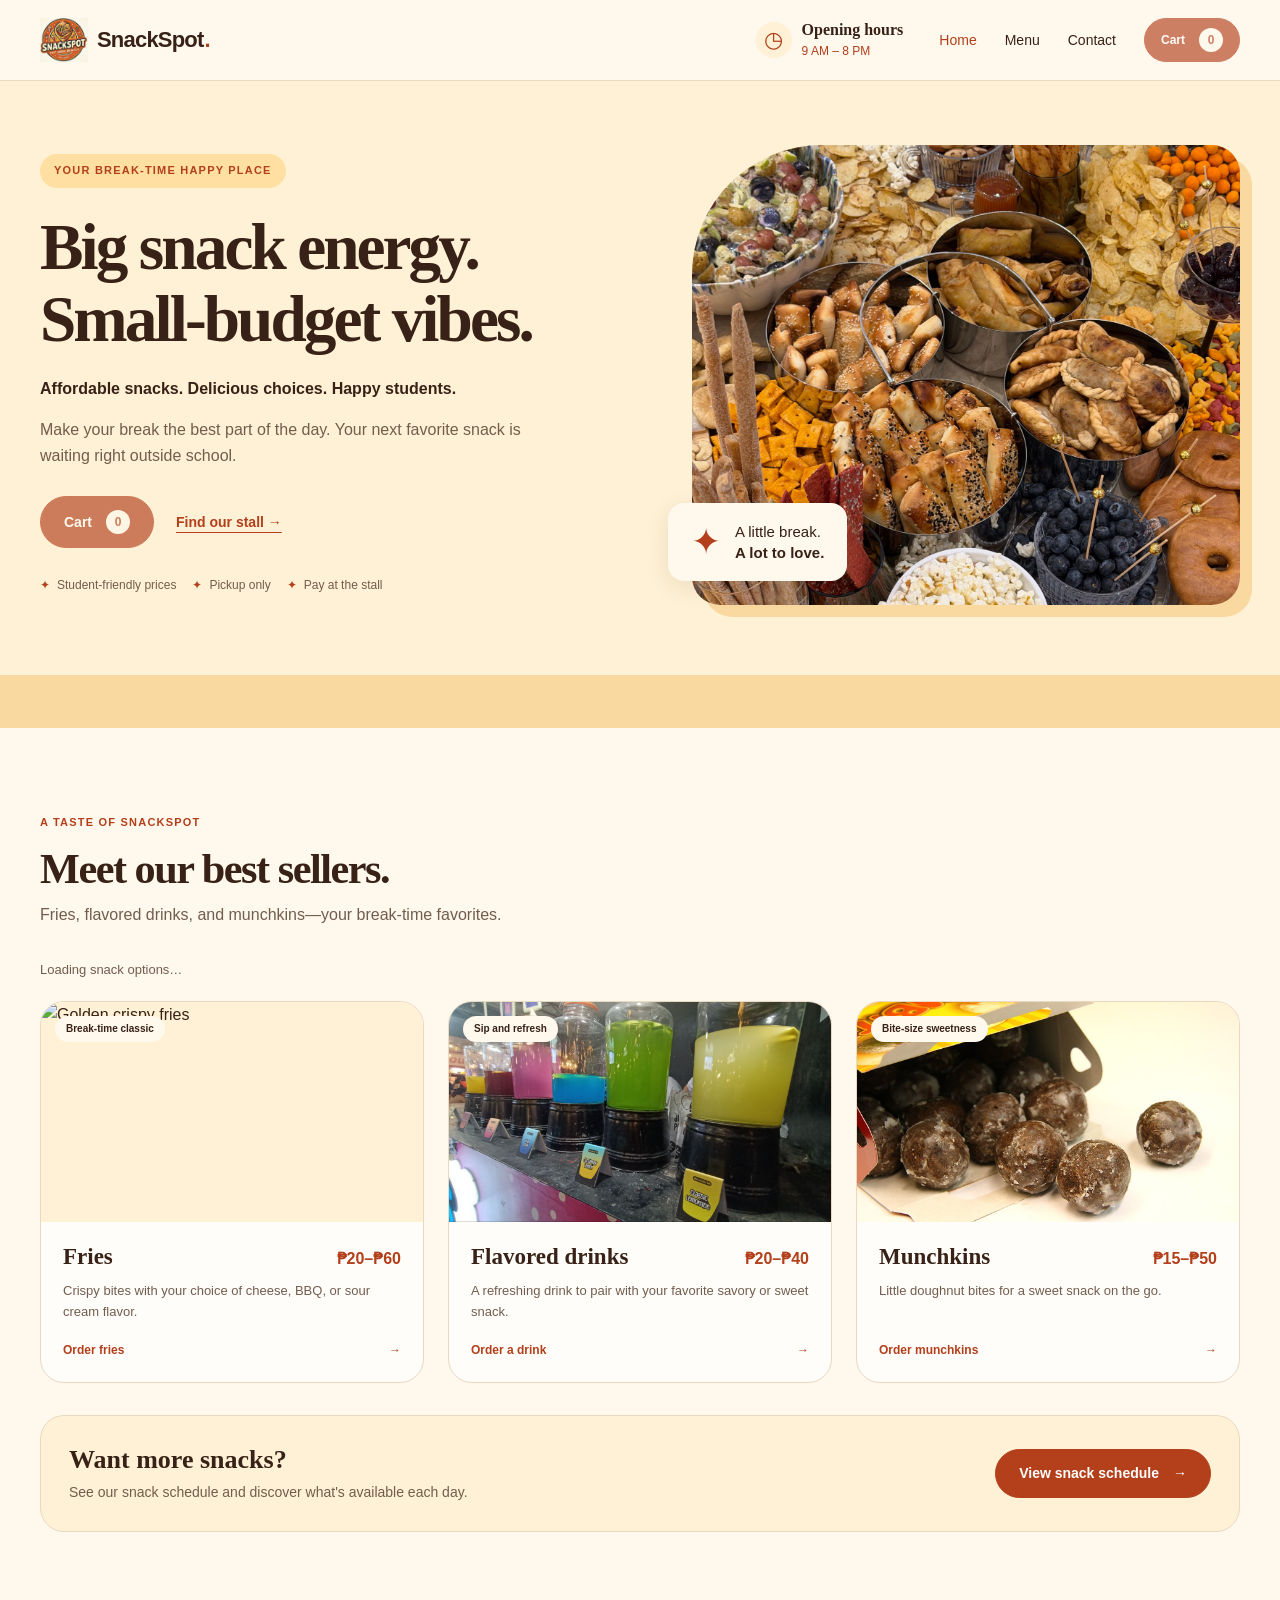
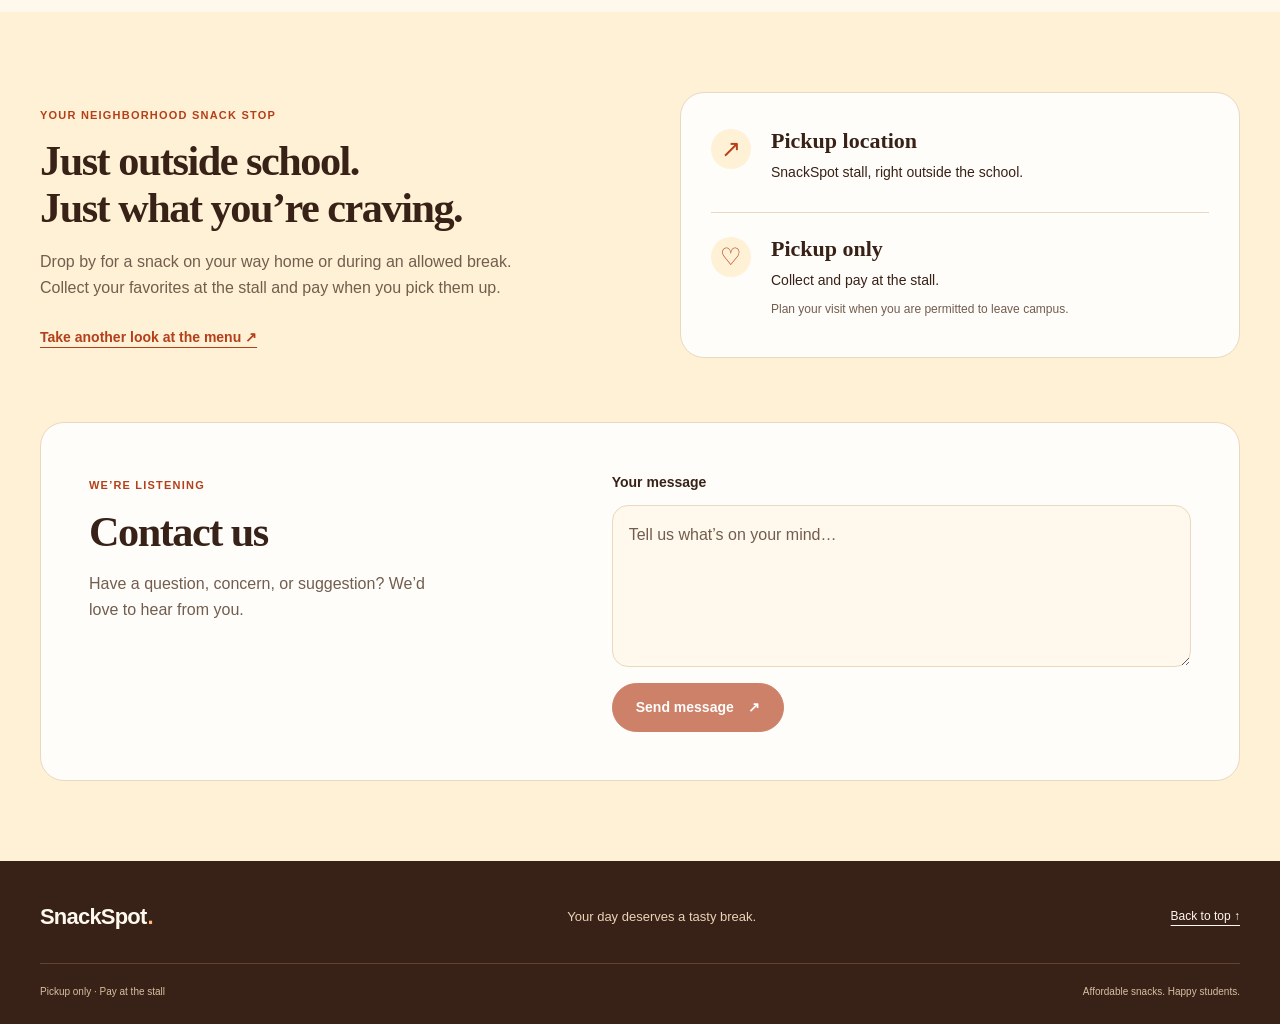
==== index.html @ 92068684 "added functional cart option" ====
<!doctype html>
<html lang="en">
<head>
  <meta charset="utf-8">
  <meta name="viewport" content="width=device-width, initial-scale=1">
  <meta name="theme-color" content="#fff8ed">
  <meta name="description" content="Affordable snacks, delicious choices, happy students. SnackSpot is your pickup-only snack stop right outside school.">
  <title>SnackSpot — Your break-time happy place</title>
  <link rel="icon" href="assets/snackspot-logo.png" type="image/png">
  <link rel="stylesheet" href="https://pyscript.net/releases/2026.7.3/core.css">
  <script type="module" src="https://pyscript.net/releases/2026.7.3/core.js"></script>
  <link rel="stylesheet" href="style.css">
</head>
<body>
  <a class="skip-link" href="#main">Skip to content</a>
  <header class="site-header">
    <nav class="wrap nav" aria-label="Main navigation">
      <a class="brand" href="#home" aria-label="SnackSpot home"><img src="assets/snackspot-logo.png" alt="" width="48" height="48">SnackSpot<span class="brand-dot">.</span></a>
      <div class="nav-links"><div class="nav-hours"><span class="info-icon" aria-hidden="true">◷</span><div><span class="nav-hours-title">Opening hours</span><span class="nav-hours-time"><time datetime="09:00">9 AM</time> – <time datetime="20:00">8 PM</time></span></div></div><a href="#home" aria-current="page">Home</a><a href="#menu">Menu</a><a href="#concern">Contact</a><button class="button small cart-open" type="button" disabled aria-haspopup="dialog" aria-controls="cart-dialog">Cart <span class="cart-count" aria-label="0 items">0</span></button></div>
    </nav>
  </header>
  <main id="main">
    <section class="hero" id="home" aria-labelledby="hero-heading">
      <div class="wrap hero-grid">
        <div class="hero-copy">
          <span class="eyebrow pill">Your break-time happy place</span>
          <h1 id="hero-heading">Big snack energy.<br>Small-budget vibes.</h1>
          <p>Affordable snacks. Delicious choices. Happy students.</p>
          <p>Make your break the best part of the day. Your next favorite snack is waiting right outside school.</p>
          <div class="actions"><button class="button cart-open" type="button" disabled aria-haspopup="dialog" aria-controls="cart-dialog">Cart <span class="cart-count" aria-label="0 items">0</span></button><a class="text-link" href="#visit">Find our stall →</a></div>
          <div class="hero-details"><span>Student-friendly prices</span><span>Pickup only</span><span>Pay at the stall</span></div>
        </div>
        <figure class="hero-image">
          <img src="assets/snackspot-spread.png" alt="A colorful spread of sweet and savory snacks" width="3024" height="4032" fetchpriority="high">
          <figcaption><span class="caption-star" aria-hidden="true">✦</span><span>A little break.<br><strong>A lot to love.</strong></span></figcaption>
        </figure>
      </div>
    </section>
    <div class="ribbon" aria-hidden="true"><div class="wrap ribbon-content">&nbsp;</div></div>
    <section id="menu" class="section" aria-labelledby="menu-heading">
      <div class="wrap">
        <div class="section-head"><div><span class="eyebrow">A taste of SnackSpot</span><h2 id="menu-heading">Meet our best sellers.</h2><p>Fries, flavored drinks, and munchkins—your break-time favorites.</p></div></div>
        <p id="menu-status" class="menu-status" role="status">Loading snack options…</p>
        <div class="menu-grid">
          <article class="food-card product-card">
            <div class="food-image"><img src="https://images.unsplash.com/photo-1573080496219-bb080dd4f877?auto=format&amp;fit=crop&amp;w=700&amp;q=80" alt="Golden crispy fries" width="700" height="470" loading="lazy"><span class="food-tag">Break-time classic</span></div>
            <div class="food-copy"><div class="food-title"><h3>Fries</h3><span class="price">₱20–₱60</span></div><p>Crispy bites with your choice of cheese, BBQ, or sour cream flavor.</p><span class="food-details-hint">Order fries<span>→</span></span></div>
            <button class="product-open" type="button" disabled data-product="fries" aria-label="Order Fries" aria-haspopup="dialog" aria-controls="product-dialog"></button>
          </article>
          <article class="food-card product-card">
            <div class="food-image"><img src="assets/menu/flavored-drinks.jpg" alt="Colorful flavored drinks in dispensers at a food stall" width="700" height="470" loading="lazy"><span class="food-tag">Sip and refresh</span></div>
            <div class="food-copy"><div class="food-title"><h3>Flavored drinks</h3><span class="price">₱20–₱40</span></div><p>A refreshing drink to pair with your favorite savory or sweet snack.</p><span class="food-details-hint">Order a drink<span>→</span></span></div>
            <button class="product-open" type="button" disabled data-product="drinks" aria-label="Order Flavored drinks" aria-haspopup="dialog" aria-controls="product-dialog"></button>
          </article>
          <article class="food-card product-card">
            <div class="food-image"><img src="assets/menu/munchkins.jpg" alt="Chocolate-glazed bite-size doughnut balls" width="700" height="470" loading="lazy"><span class="food-tag">Bite-size sweetness</span></div>
            <div class="food-copy"><div class="food-title"><h3>Munchkins</h3><span class="price">₱15–₱50</span></div><p>Little doughnut bites for a sweet snack on the go.</p><span class="food-details-hint">Order munchkins<span>→</span></span></div>
            <button class="product-open" type="button" disabled data-product="munchkins" aria-label="Order Munchkins" aria-haspopup="dialog" aria-controls="product-dialog"></button>
          </article>
          <div class="more-snacks">
            <div class="more-copy">
              <h3>Want more snacks?</h3>
              <p>See our snack schedule and discover what's available each day.</p>
            </div>
            <a href="more.html" class="button">View snack schedule <span aria-hidden="true">→</span></a>
          </div>
        </div>
      </div>
    </section>
    <section class="visit section" id="visit" aria-labelledby="visit-heading">
      <div class="wrap visit-grid">
        <div><span class="eyebrow">Your neighborhood snack stop</span><h2 id="visit-heading">Just outside school.<br>Just what you’re craving.</h2><p class="visit-intro">Drop by for a snack on your way home or during an allowed break. Collect your favorites at the stall and pay when you pick them up.</p><a class="text-link" href="#menu">Take another look at the menu ↗</a></div>
        <div class="visit-details">
          <article class="info-row"><span class="info-icon" aria-hidden="true">↗</span><div><h3>Pickup location</h3><p>SnackSpot stall, right outside the school.</p></div></article>
          <article class="info-row"><span class="info-icon" aria-hidden="true">♡</span><div><h3>Pickup only</h3><p>Collect and pay at the stall.</p><span class="fine">Plan your visit when you are permitted to leave campus.</span></div></article>

        </div>
      </div>
      <section class="wrap concern-section" id="concern" aria-labelledby="concern-heading">
        <div class="concern-copy">
          <span class="eyebrow">We’re listening</span>
          <h2 id="concern-heading">Contact us</h2>
          <p id="concern-description">Have a question, concern, or suggestion? We’d love to hear from you.</p>
        </div>
        <form id="concernForm" class="concern-form" aria-labelledby="concern-heading">
          <label for="concern-message">Your message</label>
          <textarea id="concern-message" name="message" rows="5" placeholder="Tell us what’s on your mind…" aria-describedby="concern-description" required></textarea>
          <button class="button" type="submit" disabled>Send message <span aria-hidden="true">↗</span></button>
          <p id="responseMessage" class="concern-response" role="status" aria-live="polite"></p>
        </form>
      </section>
    </section>

  </main>
  <footer class="site-footer"><div class="wrap footer-top"><a class="brand" href="#home">SnackSpot<span class="brand-dot">.</span></a><span>Your day deserves a tasty break.</span><a href="#home">Back to top ↑</a></div><div class="wrap footer-bottom"><span>Pickup only · Pay at the stall  </span><span>Affordable snacks. Happy students.</span></div></footer>
 
  <dialog class="product-dialog" id="product-dialog" aria-labelledby="product-title" aria-describedby="product-description">
    <button class="product-close" id="product-close" type="button" aria-label="Close food details">×</button>
    <div class="product-dialog-layout">
      <div class="product-dialog-visual">
        <img id="product-image" alt="">
        <span>Pay at the stall</span>
      </div>
      <div class="product-dialog-content">
        <span class="eyebrow" id="product-category"></span>
        <h2 id="product-title"></h2>
        <p class="product-description" id="product-description"></p>
        <fieldset class="product-options">
          <legend id="product-size-label">Choose your size</legend>
          <div class="variant-grid" id="product-sizes"></div>
        </fieldset>
        <fieldset class="product-options">
          <legend>Choose your flavor</legend>
          <div class="variant-grid flavor-grid" id="product-flavors"></div>
        </fieldset>
        <p class="product-option-note">All flavors are the same price for your selected size.</p>
        <div class="product-quantity-row"><label for="product-quantity">Quantity</label><input id="product-quantity" type="number" min="1" max="99" step="1" value="1" inputmode="numeric" required aria-describedby="product-feedback"></div>
        <div class="product-price-row"><span>Item total</span><output id="product-price" aria-live="polite"></output></div>
        <p class="product-selection" id="product-selection" aria-live="polite"></p>
        <p id="product-feedback" class="product-feedback" role="status"></p>
        <button class="button product-done" id="product-add" type="button">Add to cart</button>
      </div>
    </div>
  </dialog>
  <dialog class="product-dialog cart-dialog" id="cart-dialog" aria-labelledby="cart-title" aria-describedby="cart-description">
    <button class="product-close" id="cart-close" type="button" aria-label="Close cart">×</button>
    <div class="cart-content">
      <span class="eyebrow">Your snack break</span>
      <h2 id="cart-title">Your cart</h2>
      <p id="cart-description">Your favorites, just the way you like them.</p>
      <div class="cart-empty" id="cart-empty">
        <span class="cart-empty-icon" aria-hidden="true">♡</span>
        <h3>A little empty, a lot of possibilities.</h3>
        <p>Pick a snack from the menu to get started.</p>
      </div>
      <ul class="cart-items" id="cart-items" aria-label="Snacks in your cart"></ul>
      <div class="cart-total-row"><span>Total <small id="cart-item-count">0 items</small></span><output id="cart-total">₱0</output></div>
      <p class="cart-note" id="cart-note-storage">This demo saves your cart on this browser. It does not send an order to the stall or take payment.</p>
      <p id="cart-update" class="cart-update" role="status" aria-live="polite"></p>
      <button class="button cart-continue" id="cart-continue" type="button">Continue browsing <span aria-hidden="true">→</span></button>
    </div>
  </dialog>
  <aside class="cart-notice" id="cart-notice" aria-label="Cart notification" hidden>
    <p id="cart-notice-message" role="status" aria-live="polite"></p>
    <button class="text-link cart-open" type="button" aria-haspopup="dialog" aria-controls="cart-dialog">View cart →</button>
    <button class="notice-dismiss" id="notice-dismiss" type="button" aria-label="Dismiss cart notification">×</button>
  </aside>
  <script type="py" src="main.py"></script>
</body>
</html>
---- style.css ----
:root { --cream:#fff8ed; --pale:#fff1d5; --butter:#f9d99f; --orange:#b33f1b; --ink:#382116; --muted:#725d4e; --line:#ead8c1; --white:#fffdfa; }
* { box-sizing:border-box; }
html { scroll-behavior:smooth; scroll-padding-top:110px; }
body { margin:0; background:var(--cream); color:var(--ink); font-family:"Segoe UI",Arial,sans-serif; line-height:1.6; }
img { display:block; max-width:100%; }
a { color:inherit; }
a:focus-visible { outline:3px solid var(--orange); outline-offset:5px; }
.wrap { width:min(1200px,calc(100% - 64px)); margin-inline:auto; }
.section { padding:80px 0; }
h1,h2,h3 { font-family:Georgia,"Times New Roman",serif; line-height:1.1; margin-top:0; }
h1 { font-size:clamp(44px,5.1vw,72px); letter-spacing:-.045em; }
h2 { font-size:clamp(30px,3.3vw,45px); letter-spacing:-.035em; margin:12px 0 18px; }
h3 { font-size:23px; }
p { margin-top:0; }
.eyebrow { color:var(--orange); font-size:11px; font-weight:800; letter-spacing:.11em; text-transform:uppercase; }
.pill { display:inline-block; border-radius:99px; background:#ffdfa2; padding:8px 14px; }
.button { display:inline-flex; align-items:center; justify-content:center; gap:14px; padding:13px 23px; border:1.5px solid var(--orange); border-radius:99px; background:var(--orange); color:white; text-decoration:none; font-size:14px; font-weight:700; line-height:1.5; transition:transform .18s ease,background .18s ease; }
.button:hover { transform:translateY(-2px); background:#993415; }
.button.small { padding:9px 16px; font-size:12px; }
.text-link { color:var(--orange); font-size:14px; font-weight:650; text-underline-offset:5px; }
.fine { color:var(--muted); font-size:12px; line-height:1.65; }
.skip-link { position:fixed; left:16px; top:-90px; z-index:100; background:var(--ink); color:white; padding:12px 18px; border-radius:8px; }
.skip-link:focus { top:10px; }
.site-header { background:var(--cream); border-bottom:1px solid var(--line); position:sticky; top:0; z-index:10; }
.nav { min-height:80px; display:flex; justify-content:space-between; align-items:center; gap:24px; }
.brand { display:inline-flex; align-items:center; gap:9px; text-decoration:none; font-size:22px; font-weight:800; letter-spacing:-.8px; white-space:nowrap; }
.brand img { width:48px; height:48px; object-fit:contain; }
.brand-dot { color:var(--orange); margin-left:-8px; }
.nav-links { display:flex; align-items:center; gap:28px; font-size:14px; }
.nav-hours { display:flex; align-items:center; gap:10px; margin-right:8px; white-space:nowrap; }
.nav-hours .info-icon { flex-basis:36px; width:36px; height:36px; font-size:22px; }
.nav-hours-title { display:block; font-family:Georgia,"Times New Roman",serif; font-size:16px; font-weight:700; line-height:1.25; }
.nav-hours-time { display:block; margin-top:3px; color:var(--orange); font-size:12px; line-height:1.4; }
.nav-links a { text-decoration:none; }
.nav-links a:not(.button):hover,.nav-links [aria-current="page"] { color:var(--orange); }
.hero { background:var(--pale); padding:64px 0 70px; }
.hero-grid { display:grid; grid-template-columns:1.08fr 1fr; align-items:center; gap:60px; }
.hero h1 { margin:24px 0 20px; }
.hero-copy > p { max-width:490px; font-size:16px; color:var(--muted); }
.hero-copy > p:first-of-type { color:var(--ink); font-weight:600; }
.actions { display:flex; align-items:center; gap:22px; flex-wrap:wrap; margin-top:28px; }
.hero-details { display:flex; gap:16px; flex-wrap:wrap; margin-top:28px; color:var(--muted); font-size:12px; }
.hero-details span::before { content:"✦"; color:var(--orange); margin-right:7px; }
.hero-image { margin:0; height:460px; position:relative; }
.hero-image > img { width:100%; height:100%; object-fit:cover; object-position:center 40%; border-radius:130px 28px 28px 28px; box-shadow:12px 12px 0 var(--butter); }
.hero-image figcaption { position:absolute; bottom:24px; left:-24px; display:flex; align-items:center; gap:14px; background:var(--cream); padding:14px 23px; border-radius:16px; box-shadow:0 6px 25px #38211618; font-size:15px; line-height:1.4; }
.caption-star { color:var(--orange); font-size:36px; }
.ribbon { background:var(--butter); padding:17px 0; }
.ribbon-content { display:flex; justify-content:space-between; align-items:center; gap:14px; color:#6b3920; font-size:12px; font-weight:700; }
.section-head { display:flex; justify-content:space-between; align-items:flex-end; gap:24px; margin-bottom:32px; }
.section-head h2 { margin-bottom:10px; }
.section-head p { color:var(--muted); margin-bottom:0; }
.section-note { flex-shrink:0; color:var(--muted); font-size:11px; }
.menu-grid { display:grid; grid-template-columns:repeat(3,minmax(0,1fr)); gap:24px; }
.food-card { display:flex; flex-direction:column; background:var(--white); border:1px solid var(--line); border-radius:24px; overflow:hidden; }
.food-image { position:relative; height:220px; background:var(--pale); }
.more-snacks { grid-column:1 / -1; display:flex; align-items:center; gap:20px; padding:28px; margin-top:8px; background:var(--pale); border:1px solid var(--line); border-radius:24px; }
.more-copy { flex:1; min-width:0; }
.more-snacks h3 { margin:0 0 6px; font-size:26px; line-height:1.2; }
.more-snacks p { margin:0; color:var(--muted); font-size:14px; }
.more-snacks .button { flex-shrink:0; }
@media (max-width:600px) {
  .more-snacks { flex-wrap:wrap; gap:16px; padding:22px; }
  .more-copy { flex-basis:100%; }
  .more-snacks h3 { font-size:24px; }
  .more-snacks .button { width:100%; }
}

.food-image > img { width:100%; height:100%; object-fit:cover; }
.food-tag { position:absolute; left:14px; top:14px; background:var(--cream); color:var(--ink); padding:5px 11px; border-radius:99px; font-size:10px; font-weight:700; }
.food-copy { display:flex; flex-direction:column; flex:1; padding:22px; }
.food-title { display:flex; align-items:baseline; justify-content:space-between; gap:12px; }
.food-title h3 { font-size:23px; margin-bottom:12px; }
.price { font-size:18px; font-weight:800; color:var(--orange); white-space:nowrap; }
.food-copy > p { color:var(--muted); font-size:13px; margin-bottom:0; }
.food-image > img[src="assets/menu/siomai.jpg"] { object-position:center bottom; }
.price-pending { margin-top:auto; padding-top:14px; color:var(--muted); font-size:11px; font-weight:600; }
.visit { background:var(--pale); }
.visit-grid { display:grid; grid-template-columns:1fr 1fr; align-items:center; gap:80px; }
.visit-intro { max-width:490px; color:var(--muted); margin-bottom:24px; }
.visit-details { padding:12px 30px; border:1px solid var(--line); border-radius:24px; background:var(--white); }
.info-row { display:flex; align-items:flex-start; gap:20px; padding:24px 0; }
.info-row + .info-row { border-top:1px solid var(--line); }
.info-icon { display:grid; place-items:center; flex:0 0 40px; height:40px; border-radius:50%; background:var(--pale); color:var(--orange); font-size:24px; }
.info-row h3 { font-size:22px; margin:0 0 8px; }
.info-row p { margin-bottom:4px; font-size:14px; }
.concern-section { margin-top:64px; padding:clamp(24px,4vw,48px); display:grid; grid-template-columns:minmax(0,1fr) minmax(0,1.2fr); align-items:start; gap:40px; background:var(--white); border:1px solid var(--line); border-radius:24px; }
.concern-copy h2 { margin-bottom:16px; }
.concern-copy p { max-width:340px; margin-bottom:0; color:var(--muted); }
.concern-form { min-width:0; display:flex; flex-direction:column; align-items:stretch; gap:12px; }
.concern-form label { font-size:14px; font-weight:700; }
.concern-form textarea { display:block; width:100%; min-width:0; max-width:100%; min-height:160px; padding:16px; border:1px solid var(--line); border-radius:16px; background:var(--cream); color:var(--ink); font:inherit; font-size:16px; line-height:1.6; resize:vertical; }
.concern-form textarea::placeholder { color:var(--muted); opacity:1; }
.concern-form textarea:focus-visible { border-color:var(--orange); outline:2px solid var(--orange); outline-offset:3px; }
.concern-form .button { align-self:flex-start; margin-top:4px; font-family:inherit; cursor:pointer; }
.concern-form .button:focus-visible { outline:3px solid var(--orange); outline-offset:4px; }
.concern-response { margin:0; color:var(--orange); font-size:14px; }
.concern-response:empty { display:none; }
.site-footer { background:var(--ink); color:var(--cream); padding:38px 0 24px; }
.footer-top,.footer-bottom { display:flex; justify-content:space-between; align-items:center; gap:24px; }
.footer-top > span { font-size:13px; color:#ead3b8; }
.footer-top > a:last-child { font-size:12px; text-underline-offset:5px; }
.footer-top .brand-dot { color:#ffb77e; }
.footer-bottom { border-top:1px solid #624332; padding-top:20px; margin-top:28px; color:#d9bfa3; font-size:10px; }
@media (max-width:1000px) {
  .hero-grid { gap:36px; }
  .hero-image { height:420px; }
  .nav-links { gap:18px; }
  .visit-grid { gap:36px; }
  .section-head { align-items:flex-start; }
  .section-note { flex-shrink:1; max-width:170px; }
  .food-title { flex-wrap:wrap; gap:0 12px; margin-bottom:10px; }
}
@media (max-width:760px) {
  .wrap { width:calc(100% - 40px); }
  .section { padding:60px 0; }
  .nav { flex-wrap:wrap; gap:12px; padding:12px 0; }
  .nav-links { width:100%; flex-wrap:wrap; gap:16px; font-size:12px; }
  .hero { padding:44px 0 54px; }
  .concern-section { grid-template-columns:minmax(0,1fr); gap:24px; margin-top:40px; }
  .hero-grid,.visit-grid { grid-template-columns:1fr; gap:36px; }
  .hero-image { height:380px; margin:0 12px; }
  .hero-image figcaption { left:-12px; }
  .ribbon-content { flex-wrap:wrap; justify-content:center; gap:8px 18px; font-size:10px; }
  .ribbon-content > span[aria-hidden="true"] { display:none; }
  .section-head { flex-direction:column; align-items:flex-start; gap:12px; }
  .section-note { max-width:none; }
  .menu-grid { grid-template-columns:1fr; }
  .food-card { display:grid; grid-template-columns:2fr 3fr; }
  .food-image { height:100%; min-height:200px; }
  .food-title { display:block; }
  .footer-top { align-items:flex-start; flex-direction:column; gap:14px; }
}
@media (max-width:480px) {
  .wrap { width:calc(100% - 32px); }
  .nav-links { width:100%; justify-content:space-between; gap:8px; font-size:11px; }
  .nav-hours { flex-basis:100%; margin-right:0; }
  .nav-links .button.small { padding:7px 10px; font-size:10px; }
  .brand { font-size:20px; }
  .brand img { width:38px; height:38px; }
  .hero h1 { font-size:44px; }
  .hero-details { gap:10px; font-size:10px; }
  .hero-image { height:310px; }
  .hero-image > img { border-top-left-radius:90px; }
  .food-card { display:flex; }
  .food-image { height:220px; }
  .food-title { display:flex; }
  .visit-details { padding:6px 20px; }
  .info-row { gap:14px; }
  .footer-bottom { align-items:flex-start; flex-direction:column; gap:8px; }
}
@media (prefers-reduced-motion:reduce) {
  html { scroll-behavior:auto; }
  *,*::before,*::after { transition:none !important; }
}

.product-card { position:relative; transition:transform .18s ease,box-shadow .18s ease; }
.product-card:hover { transform:translateY(-4px); box-shadow:0 10px 28px #38211612; }
.product-open { position:absolute; inset:0; z-index:1; width:100%; height:100%; padding:0; border:0; border-radius:inherit; background:transparent; cursor:pointer; }
.product-open:focus-visible { outline:3px solid var(--orange); outline-offset:-4px; }
.food-details-hint { display:flex; justify-content:space-between; gap:12px; margin-top:auto; padding-top:18px; color:var(--orange); font-size:12px; font-weight:700; }
.product-card .price { font-size:16px; }
.product-dialog { width:min(880px,calc(100% - 32px)); max-width:none; max-height:calc(100dvh - 32px); margin:auto; padding:0; overflow:auto; border:1px solid var(--line); border-radius:28px; background:var(--cream); color:var(--ink); box-shadow:0 24px 100px #22100855; }
.product-dialog::backdrop { background:#28150e80; backdrop-filter:blur(8px); -webkit-backdrop-filter:blur(8px); }
body.product-dialog-open { overflow:hidden; }
.product-dialog-layout { display:grid; grid-template-columns:minmax(0,.82fr) minmax(0,1fr); }
.product-dialog-visual { position:relative; min-height:360px; background:var(--pale); }
.product-dialog-visual img { position:absolute; inset:0; width:100%; height:100%; object-fit:cover; }
.product-dialog-visual span { position:absolute; bottom:24px; left:24px; padding:7px 14px; border-radius:99px; background:var(--cream); color:var(--orange); font-size:12px; font-weight:700; }
.product-dialog-content { min-width:0; padding:42px 32px 28px; }
.product-dialog h2 { margin:10px 30px 12px 0; font-size:34px; }
.product-description { margin-bottom:24px; color:var(--muted); font-size:14px; line-height:1.7; }
.product-close { position:absolute; top:12px; right:12px; z-index:2; display:grid; place-items:center; width:38px; height:38px; border:1px solid var(--line); border-radius:50%; background:var(--cream); color:var(--ink); font:26px/1 Arial,sans-serif; cursor:pointer; }
.product-close:hover { background:var(--pale); }
.product-close:focus-visible,.product-done:focus-visible { outline:3px solid var(--orange); outline-offset:3px; }
.product-options { margin:0; padding:0; border:0; }
.product-options + .product-options { margin-top:24px; }
.product-options legend { margin-bottom:10px; padding:0; font-size:14px; font-weight:750; }
.variant-grid { display:grid; grid-template-columns:repeat(3,minmax(0,1fr)); gap:8px; }
.variant-option { position:relative; min-width:0; cursor:pointer; }
.variant-option input { position:absolute; width:1px; height:1px; opacity:0; }
.variant-choice { display:flex; flex-direction:column; align-items:center; justify-content:center; gap:3px; height:100%; min-height:62px; padding:10px 5px; border:1px solid var(--line); border-radius:12px; background:var(--white); text-align:center; font-size:12px; line-height:1.35; }
.variant-choice strong { font-weight:650; }
.variant-choice small { color:var(--muted); font-size:11px; }
.variant-option input:checked + .variant-choice { border-color:var(--orange); background:var(--pale); color:var(--orange); box-shadow:inset 0 0 0 1px var(--orange); }
.variant-option input:focus-visible + .variant-choice { outline:3px solid var(--orange); outline-offset:3px; }
.flavor-grid .variant-choice { min-height:48px; }
.product-option-note { margin:10px 0 0; color:var(--muted); font-size:11px; }
.product-price-row { display:flex; align-items:center; justify-content:space-between; gap:16px; margin-top:24px; padding-top:20px; border-top:1px solid var(--line); }
.product-price-row span { color:var(--muted); font-size:13px; }
.product-price-row output { color:var(--orange); font-size:32px; font-weight:800; line-height:1.2; }
.product-selection { margin:8px 0 18px; color:var(--muted); font-size:12px; }
.product-done { width:100%; cursor:pointer; font-family:inherit; }
@media (max-width:700px) {
  .product-dialog { width:calc(100% - 24px); max-height:calc(100dvh - 24px); border-radius:22px; }
  .product-dialog-layout { grid-template-columns:1fr; }
  .product-dialog-visual { min-height:180px; height:180px; }
  .product-dialog-visual img { object-position:center 55%; }
  .product-dialog-visual span { left:18px; bottom:16px; }
  .product-dialog-content { padding:24px 22px; }
  .product-dialog h2 { font-size:30px; }
  .product-description { margin-bottom:20px; }
  .product-close { position:sticky; float:right; top:12px; margin:12px 12px -50px 0; }
}
@media (prefers-reduced-motion:reduce) {
  .product-card { transition:none; }
}

:is(a,button).button { position:relative; isolation:isolate; overflow:hidden; transition:transform .2s ease,background .2s ease,box-shadow .2s ease; }
:is(a,button).button::after { content:""; position:absolute; inset:-60% -40%; z-index:-1; pointer-events:none; background:linear-gradient(110deg,transparent 35%,#ffffff26 50%,transparent 65%); transform:translateX(-120%); transition:transform .55s ease; }
:is(a,button).button:focus-visible { box-shadow:0 6px 20px #b33f1b24; }
:is(a,button).button:active { transform:translateY(0) scale(.97); box-shadow:0 2px 6px #38211618; }
.product-close { transition:transform .18s ease,background .18s ease,box-shadow .18s ease; }
.product-close:active { transform:scale(.92); }
.variant-choice { transition:transform .18s ease,background .18s ease,border-color .18s ease,box-shadow .18s ease; }
.variant-option:active .variant-choice { transform:scale(.97); }
.product-card { transition:transform .24s ease,box-shadow .24s ease; }
.product-card .food-image { overflow:hidden; }
.product-card .food-image img { transition:transform .4s ease; }
.product-card:active { transform:translateY(-1px) scale(.99); }
.product-dialog[open] { animation:snackspot-dialog-in .28s cubic-bezier(.16,1,.3,1) both; }
.product-dialog[open]::backdrop { animation:snackspot-backdrop-in .22s ease-out both; }
@keyframes snackspot-dialog-in {
  from { opacity:0; transform:translateY(18px) scale(.96); }
  to { opacity:1; transform:translateY(0) scale(1); }
}
@keyframes snackspot-backdrop-in {
  from { opacity:0; }
  to { opacity:1; }
}
@media (hover:hover) and (pointer:fine) {
  :is(a,button).button:hover { transform:translateY(-3px); box-shadow:0 8px 20px #b33f1b29; }
  :is(a,button).button:hover::after { transform:translateX(120%); }
  :is(a,button).button:hover:active { transform:translateY(0) scale(.97); box-shadow:0 2px 6px #38211618; }
  .product-close:hover { transform:scale(1.08); box-shadow:0 3px 10px #38211616; }
  .product-close:hover:active { transform:scale(.92); }
  .variant-option:hover .variant-choice { transform:translateY(-2px); border-color:var(--orange); }
  .variant-option:hover:active .variant-choice { transform:scale(.97); }
  .product-card:hover .food-image img { transform:scale(1.035); }
}
@media (prefers-reduced-motion:reduce) {
  .product-dialog[open],.product-dialog[open]::backdrop { animation:none !important; }
  :is(a,button).button::after { display:none; }
  :is(a,button).button,.product-close,.variant-choice,.product-card,.product-card .food-image img { transition:none !important; }
  :is(a,button).button:hover,:is(a,button).button:active,.product-close:hover,.product-close:active,.variant-option:hover .variant-choice,.variant-option:active .variant-choice,.product-card:hover,.product-card:active,.product-card:hover .food-image img { transform:none !important; }
}

body .scroll-reveal { opacity:0; filter:blur(3px); transition:opacity .5s ease,filter .5s ease,transform .24s ease,box-shadow .24s ease; }
body .scroll-reveal.is-visible,body .scroll-reveal:focus-within { opacity:1; filter:blur(0); }
@media (prefers-reduced-motion:reduce) {
  .scroll-reveal { opacity:1 !important; filter:none !important; transition:none !important; }
}

.menu-status { margin:0 0 20px; color:var(--muted); font-size:13px; }
.product-open:disabled { cursor:wait; }
.button:disabled { cursor:wait; opacity:.65; }

.button { font-family:inherit; cursor:pointer; }
.cart-count { display:grid; place-items:center; min-width:24px; height:24px; padding:0 6px; border-radius:99px; background:var(--cream); color:var(--orange); font-size:12px; line-height:1; }
.product-quantity-row { display:flex; align-items:center; justify-content:space-between; gap:16px; margin-top:22px; }
.product-quantity-row label { font-size:14px; font-weight:700; }
.product-quantity-row input { width:86px; padding:10px 12px; border:1px solid var(--line); border-radius:12px; background:var(--white); color:var(--ink); font:inherit; }
.product-quantity-row input:focus-visible,.cart-dialog button:focus-visible,.cart-notice button:focus-visible { outline:3px solid var(--orange); outline-offset:3px; }
.product-feedback { color:var(--orange); font-size:12px; }
.product-feedback:empty { display:none; }
.button:disabled { cursor:not-allowed; }
.cart-dialog { width:min(700px,calc(100% - 32px)); }
.cart-content { padding:36px; }
.cart-dialog h2 { margin-right:35px; }
#cart-description { margin-bottom:26px; color:var(--muted); font-size:14px; }
.cart-empty { padding:24px 16px 32px; border:1px dashed var(--line); border-radius:18px; background:var(--pale); text-align:center; }
.cart-empty[hidden],.cart-items[hidden],.cart-notice[hidden] { display:none; }
.cart-empty-icon { display:block; color:var(--orange); font-size:42px; }
.cart-empty h3 { margin:12px 0; font-size:24px; }
.cart-empty p { margin:0; color:var(--muted); font-size:14px; }
.cart-items { margin:0; padding:0; list-style:none; }
.cart-item { display:grid; grid-template-columns:72px minmax(0,1fr) auto; align-items:start; gap:16px; padding:22px 0; border-top:1px solid var(--line); }
.cart-item > img { width:72px; height:82px; border-radius:14px; object-fit:cover; background:var(--pale); }
.cart-item h3 { margin:0 0 6px; font-size:23px; }
.cart-item-details,.cart-unit-price { margin:0 0 4px; color:var(--muted); font-size:12px; }
.cart-item-controls { display:flex; flex-wrap:wrap; align-items:center; gap:12px; margin-top:12px; }
.cart-quantity { display:flex; align-items:center; border:1px solid var(--line); border-radius:99px; overflow:hidden; background:var(--white); }
.cart-quantity button { display:grid; place-items:center; width:36px; height:36px; padding:0; border:0; background:transparent; color:var(--orange); font-family:inherit; font-size:20px; line-height:1; cursor:pointer; transition:background .18s ease; }
.cart-quantity button:hover { background:var(--pale); }
.cart-quantity button:disabled { color:#b8a99c; cursor:not-allowed; }
.cart-quantity button:focus-visible { outline-offset:-4px; }
.cart-quantity-value { min-width:28px; text-align:center; font-size:14px; font-weight:700; }
.cart-remove { min-height:36px; padding:4px 0; border:0; background:transparent; color:var(--orange); font:inherit; font-size:12px; text-decoration:underline; text-underline-offset:3px; cursor:pointer; }
.cart-line-total { padding-top:3px; color:var(--orange); font-size:18px; white-space:nowrap; }
.cart-total-row { display:flex; align-items:center; justify-content:space-between; gap:16px; margin-top:22px; padding-top:22px; border-top:1px solid var(--line); }
.cart-total-row > span { font-size:17px; font-weight:700; }
.cart-total-row small { display:block; color:var(--muted); font-size:12px; font-weight:400; }
.cart-total-row output { color:var(--orange); font-size:32px; font-weight:800; }
.cart-note { margin:18px 0; color:var(--muted); font-size:12px; line-height:1.6; }
.cart-update { margin:0 0 14px; color:var(--orange); font-size:13px; }
.cart-update:empty { display:none; }
.cart-continue { width:100%; }
.cart-notice { position:fixed; right:24px; bottom:24px; z-index:20; width:min(390px,calc(100% - 32px)); padding:20px 48px 20px 22px; border:1px solid var(--line); border-radius:18px; background:var(--white); box-shadow:0 10px 38px #38211626; animation:snackspot-dialog-in .25s ease both; }
.cart-notice p { margin:0 0 8px; font-size:14px; font-weight:650; }
.cart-notice .text-link { padding:4px 0; border:0; background:transparent; font-family:inherit; cursor:pointer; }
.notice-dismiss { position:absolute; top:10px; right:10px; width:32px; height:32px; border:0; border-radius:50%; background:var(--pale); color:var(--ink); font:22px/1 Arial,sans-serif; cursor:pointer; }
@media (max-width:700px) {
  .cart-content { padding:28px 22px; }
  .cart-dialog .product-close { position:sticky; }
  .cart-item { grid-template-columns:52px minmax(0,1fr) auto; gap:10px; }
  .cart-item > img { width:52px; height:64px; border-radius:10px; }
  .cart-item h3 { font-size:20px; }
  .cart-line-total { font-size:16px; }
  .cart-notice { right:16px; bottom:16px; }
}
@media (prefers-reduced-motion:reduce) {
  .cart-notice { animation:none; }
}
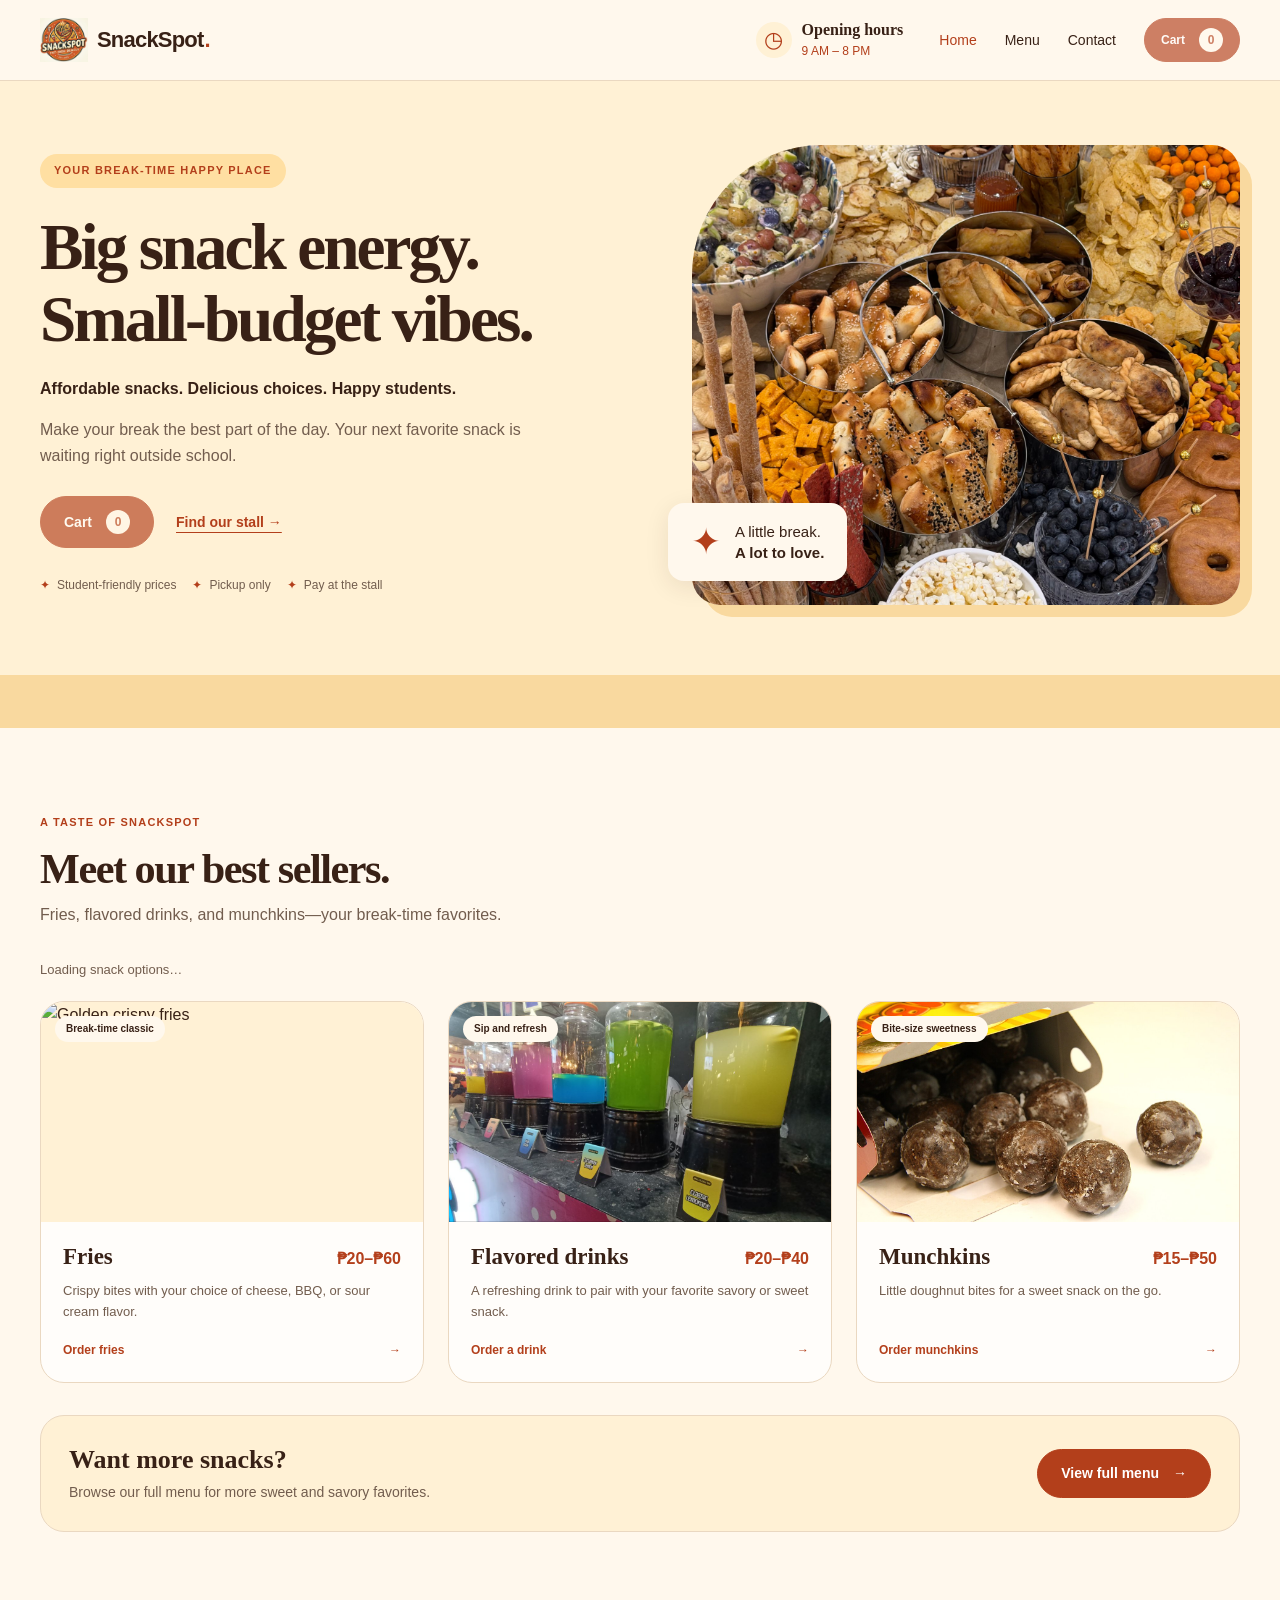
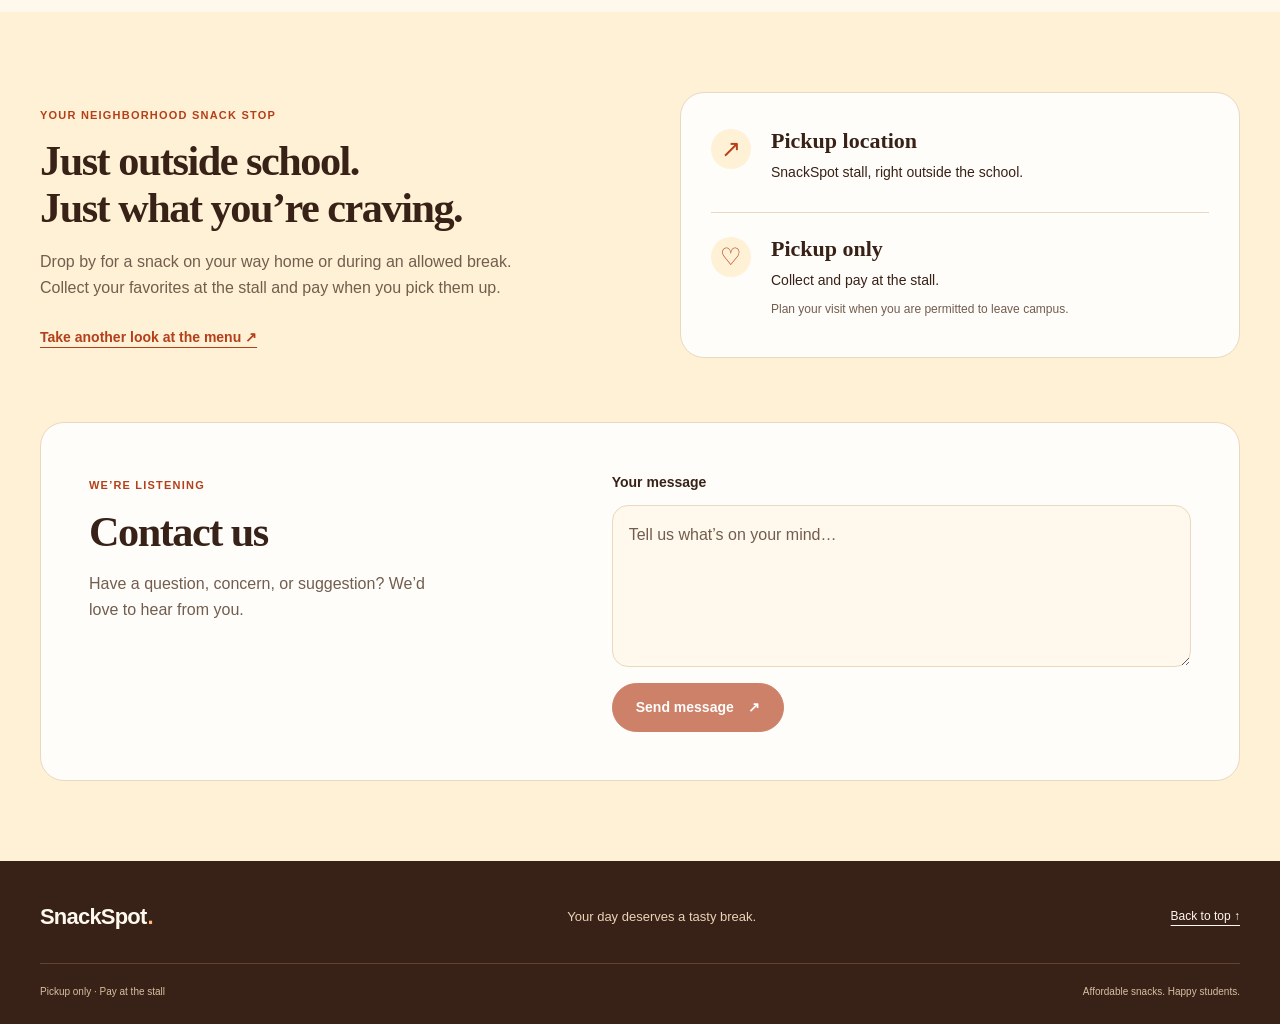
==== commit 356baade: "Added Menu page" ====
--- a/index.html
+++ b/index.html
@@ -16,7 +16,7 @@
   <header class="site-header">
     <nav class="wrap nav" aria-label="Main navigation">
       <a class="brand" href="#home" aria-label="SnackSpot home"><img src="assets/snackspot-logo.png" alt="" width="48" height="48">SnackSpot<span class="brand-dot">.</span></a>
-      <div class="nav-links"><div class="nav-hours"><span class="info-icon" aria-hidden="true">◷</span><div><span class="nav-hours-title">Opening hours</span><span class="nav-hours-time"><time datetime="09:00">9 AM</time> – <time datetime="20:00">8 PM</time></span></div></div><a href="#home" aria-current="page">Home</a><a href="#menu">Menu</a><a href="#concern">Contact</a><button class="button small cart-open" type="button" disabled aria-haspopup="dialog" aria-controls="cart-dialog">Cart <span class="cart-count" aria-label="0 items">0</span></button></div>
+      <div class="nav-links"><div class="nav-hours"><span class="info-icon" aria-hidden="true">◷</span><div><span class="nav-hours-title">Opening hours</span><span class="nav-hours-time"><time datetime="09:00">9 AM</time> – <time datetime="20:00">8 PM</time></span></div></div><a href="#home" aria-current="page">Home</a><a href="menu.html">Menu</a><a href="#concern">Contact</a><button class="button small cart-open" type="button" disabled aria-haspopup="dialog" aria-controls="cart-dialog">Cart <span class="cart-count" aria-label="0 items">0</span></button></div>
     </nav>
   </header>
   <main id="main">
@@ -60,9 +60,9 @@
           <div class="more-snacks">
             <div class="more-copy">
               <h3>Want more snacks?</h3>
-              <p>See our snack schedule and discover what's available each day.</p>
+              <p>Browse our full menu for more sweet and savory favorites.</p>
             </div>
-            <a href="more.html" class="button">View snack schedule <span aria-hidden="true">→</span></a>
+            <a href="menu.html" class="button">View full menu <span aria-hidden="true">→</span></a>
           </div>
         </div>
       </div>
@@ -110,10 +110,10 @@
           <div class="variant-grid" id="product-sizes"></div>
         </fieldset>
         <fieldset class="product-options">
-          <legend>Choose your flavor</legend>
+          <legend id="product-flavor-label">Choose your flavor</legend>
           <div class="variant-grid flavor-grid" id="product-flavors"></div>
         </fieldset>
-        <p class="product-option-note">All flavors are the same price for your selected size.</p>
+        <p class="product-option-note" id="product-option-note">All flavors are the same price for your selected size.</p>
         <div class="product-quantity-row"><label for="product-quantity">Quantity</label><input id="product-quantity" type="number" min="1" max="99" step="1" value="1" inputmode="numeric" required aria-describedby="product-feedback"></div>
         <div class="product-price-row"><span>Item total</span><output id="product-price" aria-live="polite"></output></div>
         <p class="product-selection" id="product-selection" aria-live="polite"></p>
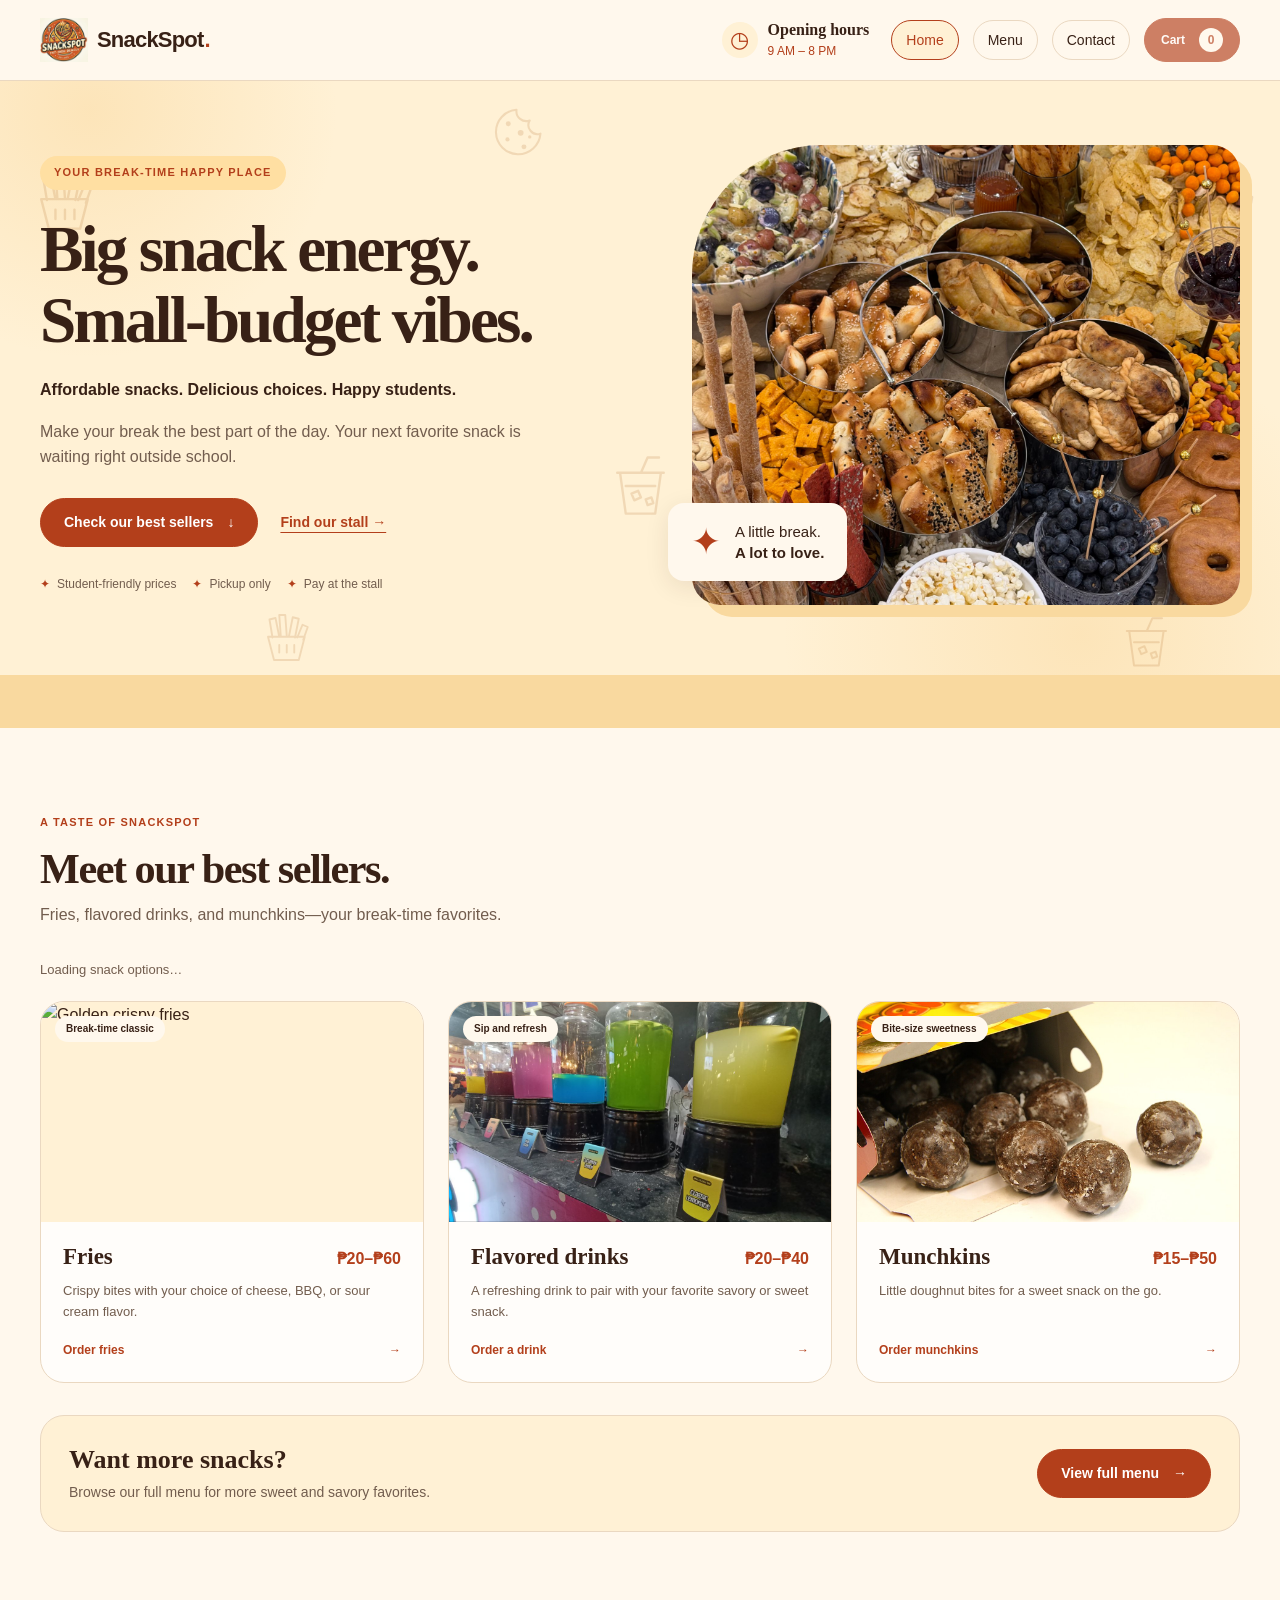
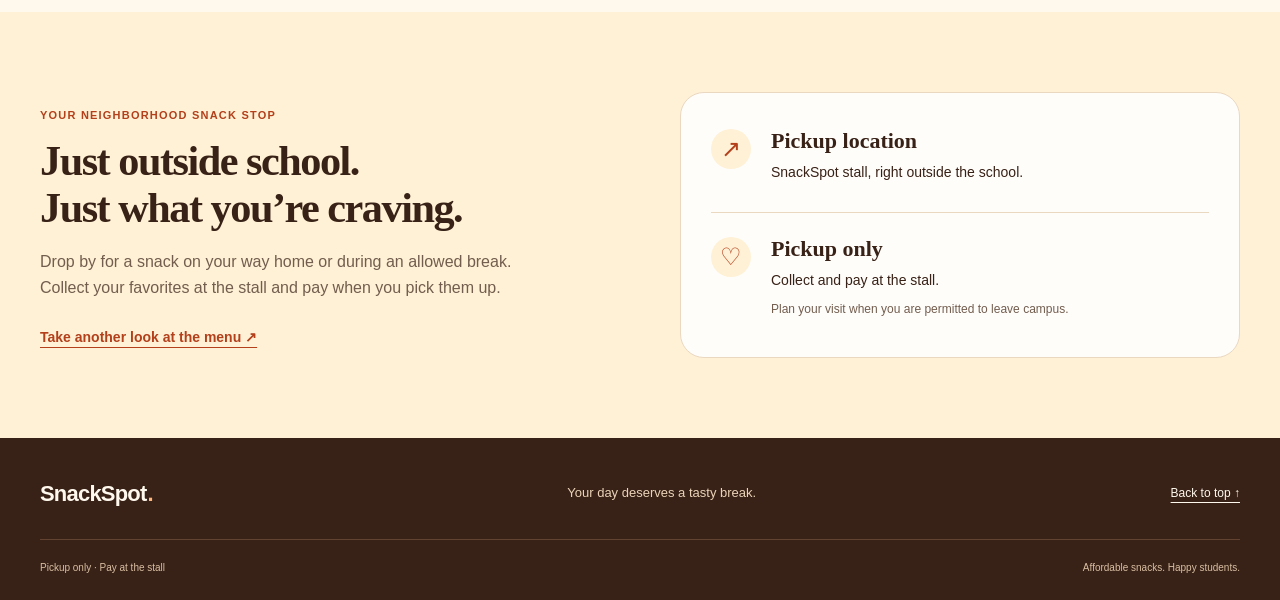
==== commit 8234e3fb: "transferred contact form in a dedicated page/html" ====
--- a/index.html
+++ b/index.html
@@ -16,18 +16,40 @@
   <header class="site-header">
     <nav class="wrap nav" aria-label="Main navigation">
       <a class="brand" href="#home" aria-label="SnackSpot home"><img src="assets/snackspot-logo.png" alt="" width="48" height="48">SnackSpot<span class="brand-dot">.</span></a>
-      <div class="nav-links"><div class="nav-hours"><span class="info-icon" aria-hidden="true">◷</span><div><span class="nav-hours-title">Opening hours</span><span class="nav-hours-time"><time datetime="09:00">9 AM</time> – <time datetime="20:00">8 PM</time></span></div></div><a href="#home" aria-current="page">Home</a><a href="menu.html">Menu</a><a href="#concern">Contact</a><button class="button small cart-open" type="button" disabled aria-haspopup="dialog" aria-controls="cart-dialog">Cart <span class="cart-count" aria-label="0 items">0</span></button></div>
+      <div class="nav-links"><div class="nav-hours"><span class="info-icon" aria-hidden="true">◷</span><div><span class="nav-hours-title">Opening hours</span><span class="nav-hours-time"><time datetime="09:00">9 AM</time> – <time datetime="20:00">8 PM</time></span></div></div><a href="#home" aria-current="page">Home</a><a href="menu.html">Menu</a><a href="contact.html">Contact</a><button class="button small cart-open" type="button" disabled aria-haspopup="dialog" aria-controls="cart-dialog">Cart <span class="cart-count" aria-label="0 items">0</span></button></div>
     </nav>
   </header>
   <main id="main">
     <section class="hero" id="home" aria-labelledby="hero-heading">
+      <div class="snack-background" aria-hidden="true">
+        <span class="snack-glow snack-glow-one"></span>
+        <span class="snack-glow snack-glow-two"></span>
+        <span class="snack-float snack-float-one">
+          <svg viewBox="0 0 80 80" fill="none" stroke="currentColor" stroke-width="2.5" stroke-linecap="round" stroke-linejoin="round" focusable="false"><path d="M22 38 18 14l8-2 5 25m2-1-2-28h8l2 28m3 0 5-25 8 2-5 25m3 0 7-17 7 3-6 17M16 37l8 31h33l8-31z"/><path d="M31 48v10m10-10v10m10-10v10"/></svg>
+        </span>
+        <span class="snack-float snack-float-two">
+          <svg viewBox="0 0 80 80" fill="none" stroke="currentColor" stroke-width="2.5" stroke-linecap="round" stroke-linejoin="round" focusable="false"><path d="M66 42a27 27 0 1 1-29-29 12 12 0 0 0 16 13 11 11 0 0 0 13 16Z"/><g fill="currentColor" stroke="none"><circle cx="27" cy="30" r="3"/><circle cx="42" cy="41" r="3.5"/><circle cx="26" cy="49" r="2.5"/><circle cx="46" cy="58" r="3"/><circle cx="53" cy="46" r="2"/></g></svg>
+        </span>
+        <span class="snack-float snack-float-three">
+          <svg viewBox="0 0 80 80" fill="none" stroke="currentColor" stroke-width="2.5" stroke-linecap="round" stroke-linejoin="round" focusable="false"><path d="M19 25h43l-6 43H25zM16 25h49M41 25l7-16h12M25 39h31"/><path d="m31 47 7-3 3 7-7 3zm15 6 6-2 2 6-6 2z"/></svg>
+        </span>
+        <span class="snack-float snack-float-four">
+          <svg viewBox="0 0 80 80" fill="none" stroke="currentColor" stroke-width="2.5" stroke-linecap="round" stroke-linejoin="round" focusable="false"><path d="M66 42a27 27 0 1 1-29-29 12 12 0 0 0 16 13 11 11 0 0 0 13 16Z"/><g fill="currentColor" stroke="none"><circle cx="27" cy="30" r="3"/><circle cx="42" cy="41" r="3.5"/><circle cx="26" cy="49" r="2.5"/><circle cx="46" cy="58" r="3"/><circle cx="53" cy="46" r="2"/></g></svg>
+        </span>
+        <span class="snack-float snack-float-five">
+          <svg viewBox="0 0 80 80" fill="none" stroke="currentColor" stroke-width="2.5" stroke-linecap="round" stroke-linejoin="round" focusable="false"><path d="M22 38 18 14l8-2 5 25m2-1-2-28h8l2 28m3 0 5-25 8 2-5 25m3 0 7-17 7 3-6 17M16 37l8 31h33l8-31z"/><path d="M31 48v10m10-10v10m10-10v10"/></svg>
+        </span>
+        <span class="snack-float snack-float-six">
+          <svg viewBox="0 0 80 80" fill="none" stroke="currentColor" stroke-width="2.5" stroke-linecap="round" stroke-linejoin="round" focusable="false"><path d="M19 25h43l-6 43H25zM16 25h49M41 25l7-16h12M25 39h31"/><path d="m31 47 7-3 3 7-7 3zm15 6 6-2 2 6-6 2z"/></svg>
+        </span>
+      </div>
       <div class="wrap hero-grid">
         <div class="hero-copy">
           <span class="eyebrow pill">Your break-time happy place</span>
           <h1 id="hero-heading">Big snack energy.<br>Small-budget vibes.</h1>
           <p>Affordable snacks. Delicious choices. Happy students.</p>
           <p>Make your break the best part of the day. Your next favorite snack is waiting right outside school.</p>
-          <div class="actions"><button class="button cart-open" type="button" disabled aria-haspopup="dialog" aria-controls="cart-dialog">Cart <span class="cart-count" aria-label="0 items">0</span></button><a class="text-link" href="#visit">Find our stall →</a></div>
+          <div class="actions"><a class="button" href="#menu">Check our best sellers <span aria-hidden="true">↓</span></a><a class="text-link" href="#visit">Find our stall →</a></div>
           <div class="hero-details"><span>Student-friendly prices</span><span>Pickup only</span><span>Pay at the stall</span></div>
         </div>
         <figure class="hero-image">
@@ -76,19 +98,6 @@
 
         </div>
       </div>
-      <section class="wrap concern-section" id="concern" aria-labelledby="concern-heading">
-        <div class="concern-copy">
-          <span class="eyebrow">We’re listening</span>
-          <h2 id="concern-heading">Contact us</h2>
-          <p id="concern-description">Have a question, concern, or suggestion? We’d love to hear from you.</p>
-        </div>
-        <form id="concernForm" class="concern-form" aria-labelledby="concern-heading">
-          <label for="concern-message">Your message</label>
-          <textarea id="concern-message" name="message" rows="5" placeholder="Tell us what’s on your mind…" aria-describedby="concern-description" required></textarea>
-          <button class="button" type="submit" disabled>Send message <span aria-hidden="true">↗</span></button>
-          <p id="responseMessage" class="concern-response" role="status" aria-live="polite"></p>
-        </form>
-      </section>
     </section>
 
   </main>
--- a/style.css
+++ b/style.css
@@ -26,7 +26,7 @@
 .brand { display:inline-flex; align-items:center; gap:9px; text-decoration:none; font-size:22px; font-weight:800; letter-spacing:-.8px; white-space:nowrap; }
 .brand img { width:48px; height:48px; object-fit:contain; }
 .brand-dot { color:var(--orange); margin-left:-8px; }
-.nav-links { display:flex; align-items:center; gap:28px; font-size:14px; }
+.nav-links { display:flex; align-items:center; gap:14px; font-size:14px; }
 .nav-hours { display:flex; align-items:center; gap:10px; margin-right:8px; white-space:nowrap; }
 .nav-hours .info-icon { flex-basis:36px; width:36px; height:36px; font-size:22px; }
 .nav-hours-title { display:block; font-family:Georgia,"Times New Roman",serif; font-size:16px; font-weight:700; line-height:1.25; }
@@ -105,7 +105,7 @@
 @media (max-width:1000px) {
   .hero-grid { gap:36px; }
   .hero-image { height:420px; }
-  .nav-links { gap:18px; }
+  .nav-links { gap:10px; }
   .visit-grid { gap:36px; }
   .section-head { align-items:flex-start; }
   .section-note { flex-shrink:1; max-width:170px; }
@@ -115,7 +115,7 @@
   .wrap { width:calc(100% - 40px); }
   .section { padding:60px 0; }
   .nav { flex-wrap:wrap; gap:12px; padding:12px 0; }
-  .nav-links { width:100%; flex-wrap:wrap; gap:16px; font-size:12px; }
+  .nav-links { width:100%; flex-wrap:wrap; gap:10px; font-size:12px; }
   .hero { padding:44px 0 54px; }
   .concern-section { grid-template-columns:minmax(0,1fr); gap:24px; margin-top:40px; }
   .hero-grid,.visit-grid { grid-template-columns:1fr; gap:36px; }
@@ -135,6 +135,7 @@
   .wrap { width:calc(100% - 32px); }
   .nav-links { width:100%; justify-content:space-between; gap:8px; font-size:11px; }
   .nav-hours { flex-basis:100%; margin-right:0; }
+  .nav-links > a:not(.button) { padding:7px 10px; }
   .nav-links .button.small { padding:7px 10px; font-size:10px; }
   .brand { font-size:20px; }
   .brand img { width:38px; height:38px; }
@@ -311,3 +312,62 @@
 @media (prefers-reduced-motion:reduce) {
   .cart-notice { animation:none; }
 }
+
+.nav-links > a:not(.button) { display:inline-flex; align-items:center; justify-content:center; padding:8px 14px; border:1px solid var(--line); border-radius:99px; background:transparent; white-space:nowrap; transition:color .2s ease,background .2s ease,border-color .2s ease,transform .2s ease,box-shadow .2s ease; }
+.nav-links > a[aria-current="page"] { border-color:var(--orange); background:var(--pale); color:var(--orange); }
+.nav-links > a:not(.button):focus-visible { border-color:var(--orange); background:var(--pale); outline-offset:3px; }
+@media (hover:hover) and (pointer:fine) {
+  .nav-links > a:not(.button):hover { border-color:var(--orange); background:var(--pale); color:var(--orange); transform:translateY(-2px); box-shadow:0 5px 14px #b33f1b1a; }
+}
+.nav-links > a:not(.button):active { transform:translateY(0) scale(.97); box-shadow:none; }
+@media (prefers-reduced-motion:reduce) {
+  .nav-links > a:not(.button) { transition:none; transform:none !important; }
+}
+@media (max-width:480px) { .nav-links > a:not(.button) { padding:7px 10px; } }
+
+
+#home.hero { position:relative; isolation:isolate; overflow:hidden; }
+#home .hero-grid { position:relative; z-index:1; }
+.snack-background { position:absolute; inset:0; z-index:0; overflow:hidden; pointer-events:none; user-select:none; }
+.snack-float { position:absolute; display:block; width:76px; height:76px; color:#bb793a; opacity:.2; animation:snackspot-snack-float 8s ease-in-out infinite; }
+.snack-float svg { display:block; width:100%; height:100%; }
+.snack-float-one { left:2%; top:14%; --snack-tilt:-14deg; animation-delay:-4s; }
+.snack-float-two { left:38%; top:3%; width:66px; height:66px; --snack-tilt:16deg; animation-duration:10s; animation-delay:-12s; }
+.snack-float-three { left:47%; top:62%; --snack-tilt:12deg; animation-duration:9s; animation-delay:-7s; }
+.snack-float-four { right:1%; top:12%; width:86px; height:86px; --snack-tilt:-18deg; animation-duration:11s; animation-delay:-16s; }
+.snack-float-five { left:20%; bottom:1%; width:60px; height:60px; --snack-tilt:18deg; animation-duration:9.5s; animation-delay:-10s; }
+.snack-float-six { right:8%; bottom:0; width:64px; height:64px; --snack-tilt:-12deg; animation-duration:10.5s; animation-delay:-5s; }
+.snack-glow { position:absolute; display:block; width:500px; height:500px; border-radius:50%; background:radial-gradient(circle,#f5bf6540,transparent 70%); animation:snackspot-snack-glow 16s ease-in-out infinite alternate; }
+.snack-glow-one { top:-220px; left:-160px; }
+.snack-glow-two { right:-100px; bottom:-260px; width:600px; height:600px; animation-delay:-13s; animation-direction:alternate-reverse; }
+@keyframes snackspot-snack-float {
+  0%,100% { transform:translate3d(0,0,0) rotate(var(--snack-tilt)); }
+  50% { transform:translate3d(18px,-32px,0) rotate(calc(var(--snack-tilt) + 16deg)); }
+}
+@keyframes snackspot-snack-glow {
+  from { transform:translate3d(0,0,0) scale(1); }
+  to { transform:translate3d(36px,22px,0) scale(1.12); }
+}
+@media (max-width:760px) {
+  .snack-float { width:54px; height:54px; opacity:.16; }
+  .snack-float-one { left:-1%; top:3%; }
+  .snack-float-two { left:auto; right:3%; top:18%; }
+  .snack-float-three { left:3%; top:43%; }
+  .snack-float-four { right:-1%; top:54%; }
+  .snack-float-five { left:9%; bottom:1%; }
+  .snack-float-six { right:3%; bottom:3%; }
+  .snack-glow { width:350px; height:350px; }
+}
+@media (prefers-reduced-motion:reduce) {
+  .snack-float,.snack-glow { animation:none; }
+  .snack-float { transform:rotate(var(--snack-tilt)); }
+}
+
+.contact-page { min-height:calc(100svh - 300px); padding:56px 0 72px; }
+.contact-page .concern-section { margin-top:0; }
+.contact-page h1 { margin:12px 0 18px; font-size:clamp(36px,4vw,48px); letter-spacing:-.035em; }
+.contact-loading { margin:0; color:var(--muted); font-size:13px; }
+.contact-loading[hidden] { display:none; }
+@media (max-width:760px) {
+  .contact-page { padding:32px 0 48px; }
+}
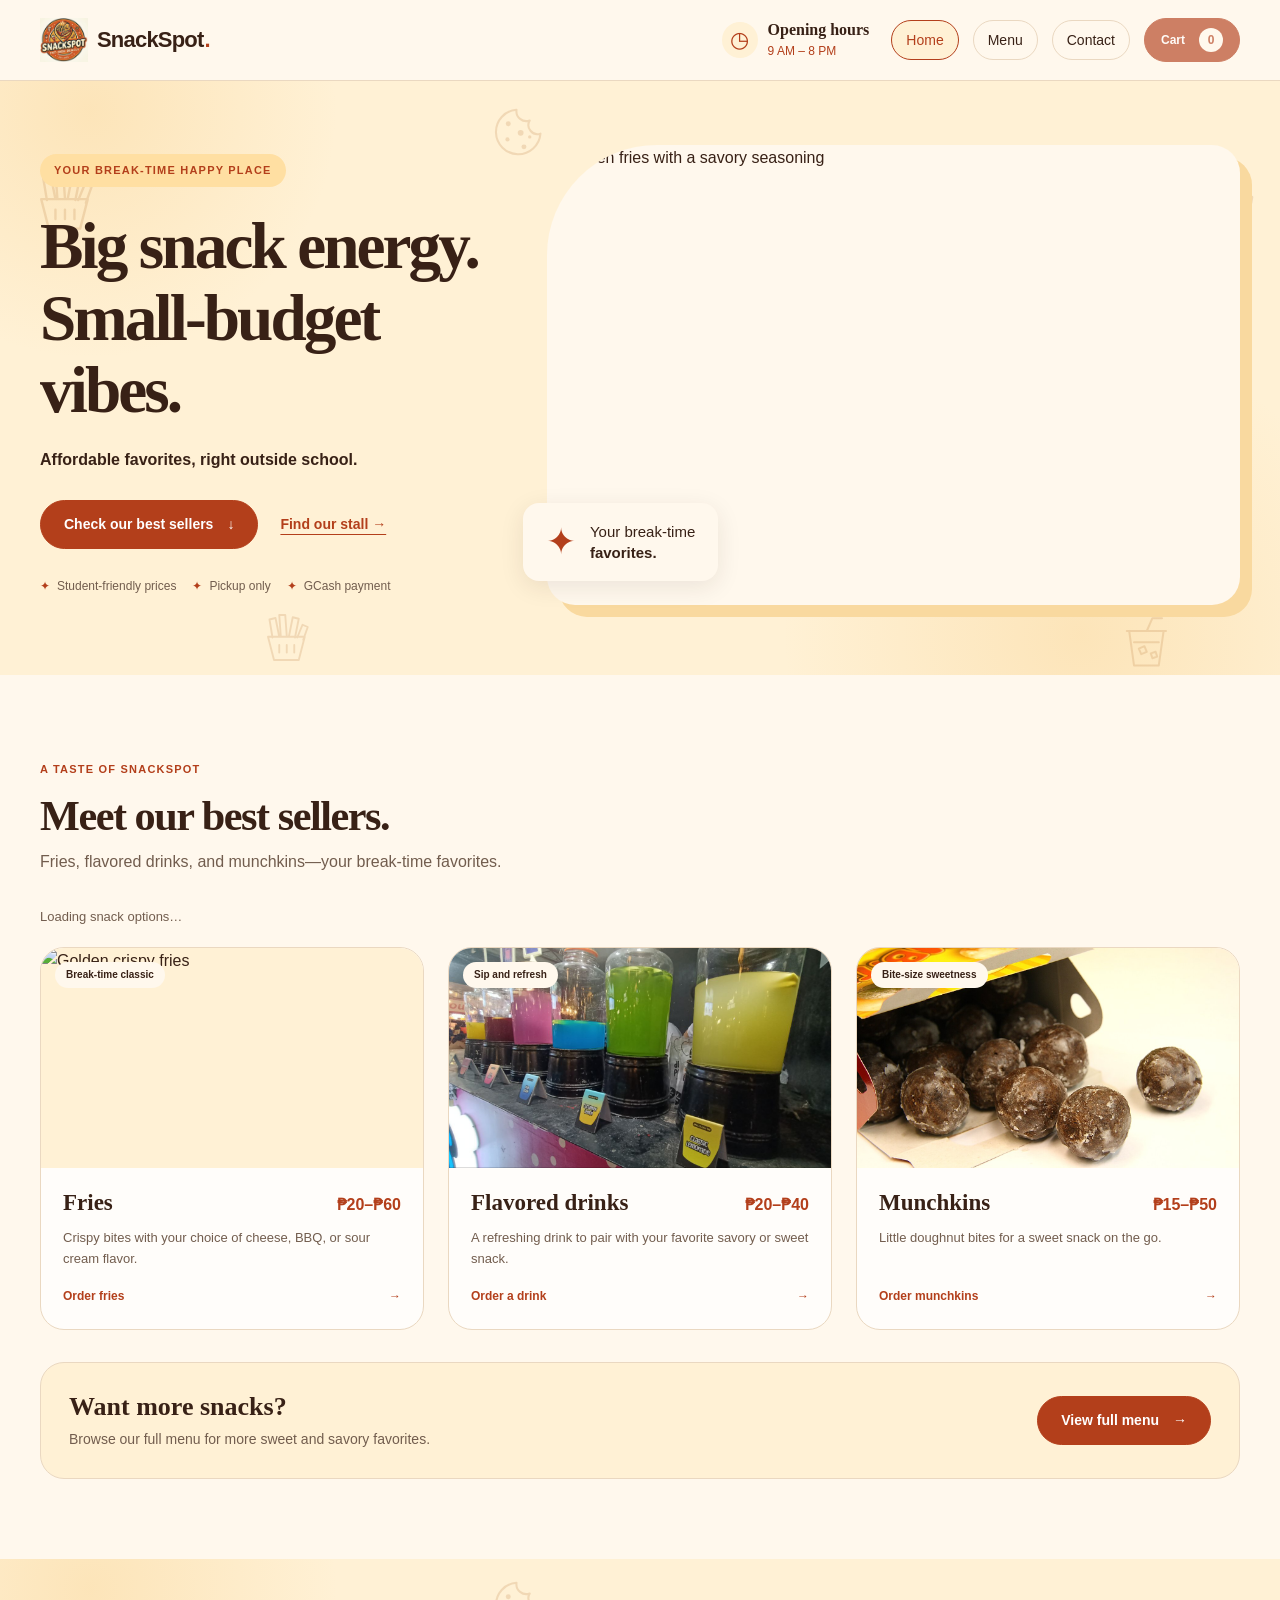
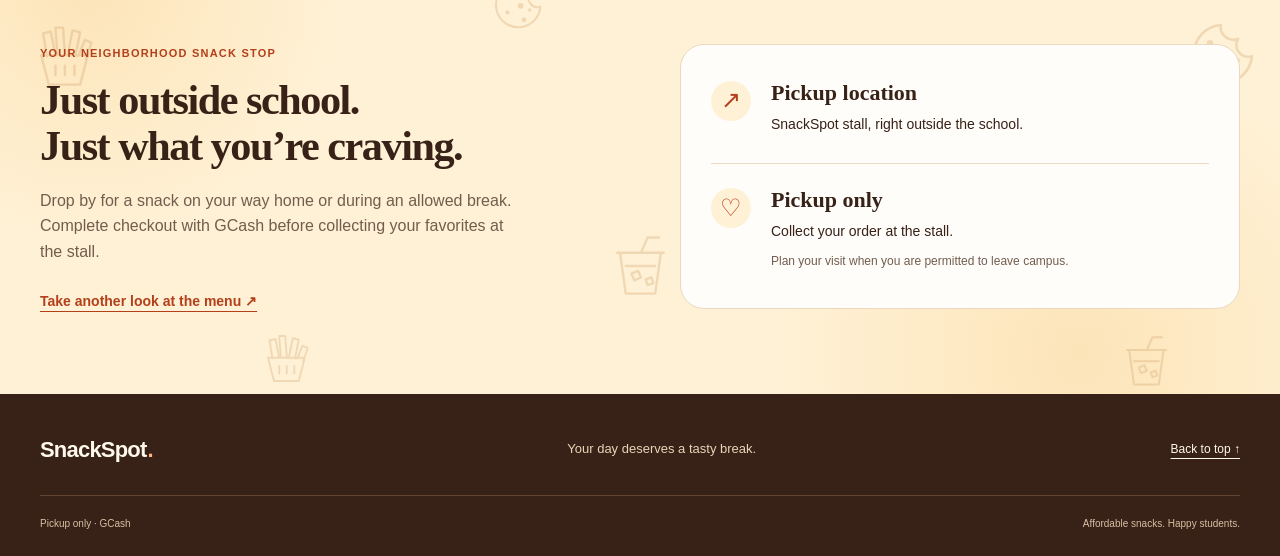
==== commit fa802530: "made a checkout feature and a simulated gcash payment" ====
--- a/index.html
+++ b/index.html
@@ -11,7 +11,7 @@
   <script type="module" src="https://pyscript.net/releases/2026.7.3/core.js"></script>
   <link rel="stylesheet" href="style.css">
 </head>
-<body>
+<body class="home-page">
   <a class="skip-link" href="#main">Skip to content</a>
   <header class="site-header">
     <nav class="wrap nav" aria-label="Main navigation">
@@ -47,18 +47,20 @@
         <div class="hero-copy">
           <span class="eyebrow pill">Your break-time happy place</span>
           <h1 id="hero-heading">Big snack energy.<br>Small-budget vibes.</h1>
-          <p>Affordable snacks. Delicious choices. Happy students.</p>
-          <p>Make your break the best part of the day. Your next favorite snack is waiting right outside school.</p>
+          <p>Affordable favorites, right outside school.</p>
           <div class="actions"><a class="button" href="#menu">Check our best sellers <span aria-hidden="true">↓</span></a><a class="text-link" href="#visit">Find our stall →</a></div>
-          <div class="hero-details"><span>Student-friendly prices</span><span>Pickup only</span><span>Pay at the stall</span></div>
+          <div class="hero-details"><span>Student-friendly prices</span><span>Pickup only</span><span>GCash payment</span></div>
         </div>
         <figure class="hero-image">
-          <img src="assets/snackspot-spread.png" alt="A colorful spread of sweet and savory snacks" width="3024" height="4032" fetchpriority="high">
-          <figcaption><span class="caption-star" aria-hidden="true">✦</span><span>A little break.<br><strong>A lot to love.</strong></span></figcaption>
+          <div class="hero-collage">
+            <img class="hero-collage-fries" src="https://images.unsplash.com/photo-1573080496219-bb080dd4f877?auto=format&amp;fit=crop&amp;w=700&amp;q=80" alt="Golden fries with a savory seasoning" width="700" height="470" fetchpriority="high">
+            <img class="hero-collage-drinks" src="assets/menu/flavored-drinks.jpg" alt="Refreshing flavored drinks" width="700" height="470">
+            <img class="hero-collage-munchkins" src="assets/menu/munchkins.jpg" alt="Chocolate-glazed munchkins" width="700" height="470">
+          </div>
+          <figcaption><span class="caption-star" aria-hidden="true">✦</span><span>Your break-time<br><strong>favorites.</strong></span></figcaption>
         </figure>
       </div>
     </section>
-    <div class="ribbon" aria-hidden="true"><div class="wrap ribbon-content">&nbsp;</div></div>
     <section id="menu" class="section" aria-labelledby="menu-heading">
       <div class="wrap">
         <div class="section-head"><div><span class="eyebrow">A taste of SnackSpot</span><h2 id="menu-heading">Meet our best sellers.</h2><p>Fries, flavored drinks, and munchkins—your break-time favorites.</p></div></div>
@@ -90,25 +92,47 @@
       </div>
     </section>
     <section class="visit section" id="visit" aria-labelledby="visit-heading">
+      <div class="snack-background" aria-hidden="true">
+        <span class="snack-glow snack-glow-one"></span>
+        <span class="snack-glow snack-glow-two"></span>
+        <span class="snack-float snack-float-one">
+          <svg viewBox="0 0 80 80" fill="none" stroke="currentColor" stroke-width="2.5" stroke-linecap="round" stroke-linejoin="round" focusable="false"><path d="M22 38 18 14l8-2 5 25m2-1-2-28h8l2 28m3 0 5-25 8 2-5 25m3 0 7-17 7 3-6 17M16 37l8 31h33l8-31z"/><path d="M31 48v10m10-10v10m10-10v10"/></svg>
+        </span>
+        <span class="snack-float snack-float-two">
+          <svg viewBox="0 0 80 80" fill="none" stroke="currentColor" stroke-width="2.5" stroke-linecap="round" stroke-linejoin="round" focusable="false"><path d="M66 42a27 27 0 1 1-29-29 12 12 0 0 0 16 13 11 11 0 0 0 13 16Z"/><g fill="currentColor" stroke="none"><circle cx="27" cy="30" r="3"/><circle cx="42" cy="41" r="3.5"/><circle cx="26" cy="49" r="2.5"/><circle cx="46" cy="58" r="3"/><circle cx="53" cy="46" r="2"/></g></svg>
+        </span>
+        <span class="snack-float snack-float-three">
+          <svg viewBox="0 0 80 80" fill="none" stroke="currentColor" stroke-width="2.5" stroke-linecap="round" stroke-linejoin="round" focusable="false"><path d="M19 25h43l-6 43H25zM16 25h49M41 25l7-16h12M25 39h31"/><path d="m31 47 7-3 3 7-7 3zm15 6 6-2 2 6-6 2z"/></svg>
+        </span>
+        <span class="snack-float snack-float-four">
+          <svg viewBox="0 0 80 80" fill="none" stroke="currentColor" stroke-width="2.5" stroke-linecap="round" stroke-linejoin="round" focusable="false"><path d="M66 42a27 27 0 1 1-29-29 12 12 0 0 0 16 13 11 11 0 0 0 13 16Z"/><g fill="currentColor" stroke="none"><circle cx="27" cy="30" r="3"/><circle cx="42" cy="41" r="3.5"/><circle cx="26" cy="49" r="2.5"/><circle cx="46" cy="58" r="3"/><circle cx="53" cy="46" r="2"/></g></svg>
+        </span>
+        <span class="snack-float snack-float-five">
+          <svg viewBox="0 0 80 80" fill="none" stroke="currentColor" stroke-width="2.5" stroke-linecap="round" stroke-linejoin="round" focusable="false"><path d="M22 38 18 14l8-2 5 25m2-1-2-28h8l2 28m3 0 5-25 8 2-5 25m3 0 7-17 7 3-6 17M16 37l8 31h33l8-31z"/><path d="M31 48v10m10-10v10m10-10v10"/></svg>
+        </span>
+        <span class="snack-float snack-float-six">
+          <svg viewBox="0 0 80 80" fill="none" stroke="currentColor" stroke-width="2.5" stroke-linecap="round" stroke-linejoin="round" focusable="false"><path d="M19 25h43l-6 43H25zM16 25h49M41 25l7-16h12M25 39h31"/><path d="m31 47 7-3 3 7-7 3zm15 6 6-2 2 6-6 2z"/></svg>
+        </span>
+      </div>
       <div class="wrap visit-grid">
-        <div><span class="eyebrow">Your neighborhood snack stop</span><h2 id="visit-heading">Just outside school.<br>Just what you’re craving.</h2><p class="visit-intro">Drop by for a snack on your way home or during an allowed break. Collect your favorites at the stall and pay when you pick them up.</p><a class="text-link" href="#menu">Take another look at the menu ↗</a></div>
+        <div><span class="eyebrow">Your neighborhood snack stop</span><h2 id="visit-heading">Just outside school.<br>Just what you’re craving.</h2><p class="visit-intro">Drop by for a snack on your way home or during an allowed break. Complete checkout with GCash before collecting your favorites at the stall.</p><a class="text-link" href="#menu">Take another look at the menu ↗</a></div>
         <div class="visit-details">
           <article class="info-row"><span class="info-icon" aria-hidden="true">↗</span><div><h3>Pickup location</h3><p>SnackSpot stall, right outside the school.</p></div></article>
-          <article class="info-row"><span class="info-icon" aria-hidden="true">♡</span><div><h3>Pickup only</h3><p>Collect and pay at the stall.</p><span class="fine">Plan your visit when you are permitted to leave campus.</span></div></article>
+          <article class="info-row"><span class="info-icon" aria-hidden="true">♡</span><div><h3>Pickup only</h3><p>Collect your order at the stall.</p><span class="fine">Plan your visit when you are permitted to leave campus.</span></div></article>
 
         </div>
       </div>
     </section>
 
   </main>
-  <footer class="site-footer"><div class="wrap footer-top"><a class="brand" href="#home">SnackSpot<span class="brand-dot">.</span></a><span>Your day deserves a tasty break.</span><a href="#home">Back to top ↑</a></div><div class="wrap footer-bottom"><span>Pickup only · Pay at the stall  </span><span>Affordable snacks. Happy students.</span></div></footer>
+  <footer class="site-footer"><div class="wrap footer-top"><a class="brand" href="#home">SnackSpot<span class="brand-dot">.</span></a><span>Your day deserves a tasty break.</span><a href="#home">Back to top ↑</a></div><div class="wrap footer-bottom"><span>Pickup only · GCash  </span><span>Affordable snacks. Happy students.</span></div></footer>
  
   <dialog class="product-dialog" id="product-dialog" aria-labelledby="product-title" aria-describedby="product-description">
     <button class="product-close" id="product-close" type="button" aria-label="Close food details">×</button>
     <div class="product-dialog-layout">
       <div class="product-dialog-visual">
         <img id="product-image" alt="">
-        <span>Pay at the stall</span>
+        <span>GCash payment</span>
       </div>
       <div class="product-dialog-content">
         <span class="eyebrow" id="product-category"></span>
@@ -144,9 +168,9 @@
       </div>
       <ul class="cart-items" id="cart-items" aria-label="Snacks in your cart"></ul>
       <div class="cart-total-row"><span>Total <small id="cart-item-count">0 items</small></span><output id="cart-total">₱0</output></div>
-      <p class="cart-note" id="cart-note-storage">This demo saves your cart on this browser. It does not send an order to the stall or take payment.</p>
+      <p class="cart-note" id="cart-note-storage">Your cart is saved in this browser.</p>
       <p id="cart-update" class="cart-update" role="status" aria-live="polite"></p>
-      <button class="button cart-continue" id="cart-continue" type="button">Continue browsing <span aria-hidden="true">→</span></button>
+      <div class="cart-actions"><button class="button button-secondary cart-continue" id="cart-continue" type="button">Keep browsing</button><button class="button cart-checkout" id="cart-checkout" type="button" disabled aria-haspopup="dialog" aria-controls="checkout-dialog">Checkout <span aria-hidden="true">→</span></button></div>
     </div>
   </dialog>
   <aside class="cart-notice" id="cart-notice" aria-label="Cart notification" hidden>
@@ -154,6 +178,64 @@
     <button class="text-link cart-open" type="button" aria-haspopup="dialog" aria-controls="cart-dialog">View cart →</button>
     <button class="notice-dismiss" id="notice-dismiss" type="button" aria-label="Dismiss cart notification">×</button>
   </aside>
+  <dialog class="product-dialog checkout-dialog" id="checkout-dialog" aria-labelledby="checkout-title">
+    <button class="product-close" id="checkout-close" type="button" aria-label="Close checkout">×</button>
+    <div class="checkout-content">
+      <span class="eyebrow">One step closer to snack time</span>
+      <h2 id="checkout-title">Checkout</h2>
+      <div id="checkout-entry">
+        <p class="checkout-intro">Check your snacks and add your pickup details.</p>
+        <form id="checkout-form">
+          <div class="checkout-layout">
+            <section class="checkout-fields" aria-labelledby="checkout-details-heading">
+              <h3 id="checkout-details-heading">Your details</h3>
+              <label for="checkout-name">Name for pickup <span aria-hidden="true">*</span></label>
+              <input id="checkout-name" name="customer_name" type="text" autocomplete="name" maxlength="80" placeholder="Your name" required>
+              <label for="checkout-phone">Mobile number <span aria-hidden="true">*</span></label>
+              <input id="checkout-phone" name="phone" type="tel" autocomplete="tel" inputmode="tel" maxlength="13" pattern="(09[0-9]{9}|[+]639[0-9]{9})" title="Use 09XXXXXXXXX or +639XXXXXXXXX." placeholder="09XXXXXXXXX" aria-describedby="checkout-phone-help checkout-phone-error" required>
+              <p class="checkout-field-hint" id="checkout-phone-help">Use 09XXXXXXXXX or +639XXXXXXXXX.</p>
+              <p class="checkout-field-error" id="checkout-phone-error" role="alert"></p>
+              <label for="checkout-notes">Order notes <span class="checkout-optional">(optional)</span></label>
+              <textarea id="checkout-notes" name="notes" rows="3" maxlength="300" placeholder="Anything we should know?"></textarea>
+              <div class="checkout-pickup"><strong>Pickup at SnackSpot</strong><span>Right outside school · 9 AM – 8 PM</span><span id="checkout-pickup-payment">Payment: GCash</span></div>
+            </section>
+            <section class="checkout-summary" aria-labelledby="checkout-summary-heading">
+              <div class="checkout-summary-heading"><h3 id="checkout-summary-heading">Order summary</h3><span id="checkout-count"></span></div>
+              <ul class="checkout-lines" id="checkout-items" aria-label="Your order"></ul>
+              <div class="checkout-total-row"><span>Total</span><output id="checkout-total">₱0</output></div>
+              <p class="checkout-payment-note" id="checkout-payment-note">GCash · Complete the showcase payment below</p>
+              <div class="checkout-payment-method"><strong>Payment method</strong><span>GCash only</span></div>
+              <div class="gcash-payment" id="gcash-payment" aria-labelledby="gcash-payment-title">
+                <div class="gcash-heading"><span class="gcash-icon" aria-hidden="true">G</span><div><strong id="gcash-payment-title">GCash</strong><span>Payment preview</span></div></div>
+                <div class="gcash-amount-row"><span>Amount to pay</span><output id="gcash-amount">₱0</output></div>
+                <p class="gcash-merchant">Merchant: <strong>SnackSpot</strong></p>
+                <button class="button gcash-simulate" id="gcash-simulate" type="button">Simulate payment <span aria-hidden="true">→</span></button>
+                <p class="gcash-showcase-note">Showcase payment. No money is transferred.</p>
+                <p id="gcash-status" class="gcash-status" role="status" aria-live="polite"></p>
+                <p class="gcash-reference" id="gcash-reference-row" hidden>Showcase reference: <strong id="gcash-reference"></strong></p>
+              </div>
+            </section>
+          </div>
+          <p id="checkout-feedback" class="checkout-feedback" role="status" aria-live="polite"></p>
+          <div class="checkout-actions"><button class="button button-secondary" id="checkout-back" type="button">← Back to cart</button><button class="button" id="checkout-submit" type="submit" disabled>Place order <span aria-hidden="true">→</span></button></div>
+        </form>
+      </div>
+      <section class="checkout-success" id="checkout-success" aria-labelledby="checkout-success-title" hidden>
+        <span class="checkout-success-mark" aria-hidden="true">✓</span>
+        <h3 id="checkout-success-title" tabindex="-1">Order created!</h3>
+        <p class="checkout-intro">Here’s your order summary. The stall has not received an order.</p>
+        <div class="checkout-receipt">
+          <div class="checkout-receipt-heading"><strong id="receipt-number"></strong><span class="checkout-payment-status" id="receipt-payment-status">Awaiting payment</span></div>
+          <p class="receipt-date" id="receipt-date"></p>
+          <dl class="receipt-details"><div><dt>Name</dt><dd id="receipt-name"></dd></div><div id="receipt-phone-row" hidden><dt>Mobile</dt><dd id="receipt-phone"></dd></div><div><dt>Pickup</dt><dd>SnackSpot stall, right outside school</dd></div><div><dt>Payment</dt><dd id="receipt-payment">GCash</dd></div><div id="receipt-payment-reference-row" hidden><dt>Reference</dt><dd id="receipt-payment-reference"></dd></div><div id="receipt-notes-row" hidden><dt>Notes</dt><dd id="receipt-notes"></dd></div></dl>
+          <ul class="checkout-lines" id="receipt-items" aria-label="Order items"></ul>
+          <div class="checkout-total-row"><span>Total</span><output id="receipt-total">₱0</output></div>
+        </div>
+        <button class="button checkout-done" id="checkout-done" type="button">Continue browsing <span aria-hidden="true">→</span></button>
+      </section>
+    </div>
+  </dialog>
+
   <script type="py" src="main.py"></script>
 </body>
 </html>
--- a/style.css
+++ b/style.css
@@ -326,8 +326,8 @@
 @media (max-width:480px) { .nav-links > a:not(.button) { padding:7px 10px; } }
 
 
-#home.hero { position:relative; isolation:isolate; overflow:hidden; }
-#home .hero-grid { position:relative; z-index:1; }
+#home.hero,#visit.visit { position:relative; isolation:isolate; overflow:hidden; }
+#home .hero-grid,#visit .visit-grid { position:relative; z-index:1; }
 .snack-background { position:absolute; inset:0; z-index:0; overflow:hidden; pointer-events:none; user-select:none; }
 .snack-float { position:absolute; display:block; width:76px; height:76px; color:#bb793a; opacity:.2; animation:snackspot-snack-float 8s ease-in-out infinite; }
 .snack-float svg { display:block; width:100%; height:100%; }
@@ -371,3 +371,124 @@
 @media (max-width:760px) {
   .contact-page { padding:32px 0 48px; }
 }
+
+.home-page .hero-collage { display:grid; grid-template-columns:1.15fr 1fr; grid-template-rows:1fr 1fr; gap:8px; width:100%; height:100%; overflow:hidden; border-radius:110px 28px 28px 28px; background:var(--cream); box-shadow:12px 12px 0 var(--butter); }
+.home-page .hero-collage img { display:block; width:100%; height:100%; min-height:0; object-fit:cover; }
+.home-page .hero-collage-fries { grid-row:1 / 3; object-position:48% center; }
+.home-page .hero-collage-drinks { object-position:65% center; }
+.home-page .hero-collage-munchkins { object-position:35% center; }
+
+@media (max-width:760px) {
+  .home-page .nav { display:grid; grid-template-columns:repeat(4,minmax(0,1fr)); gap:8px 10px; padding:10px 0; }
+  .home-page .nav-links { display:contents; }
+  .home-page .nav > .brand { grid-column:1 / 3; font-size:18px; gap:6px; }
+  .home-page .brand img { width:32px; height:32px; }
+  .home-page .nav-hours { grid-column:3 / 5; justify-self:end; gap:6px; margin:0; }
+  .home-page .nav-hours .info-icon { width:28px; height:28px; flex-basis:28px; font-size:18px; }
+  .home-page .nav-hours-title { font-size:12px; }
+  .home-page .nav-hours-time { margin-top:2px; font-size:10px; }
+  .home-page .nav-links > a:not(.button) { width:100%; padding:6px 8px; font-size:11px; }
+  .home-page .nav-links .button.small { width:100%; min-height:35px; padding:6px 8px; font-size:11px; gap:7px; }
+  .home-page .nav .cart-count { min-width:20px; height:20px; padding:0 5px; font-size:10px; }
+  .home-page .hero { padding:28px 0 36px; }
+  .home-page .hero-grid { gap:24px; }
+  .home-page .hero h1 { margin:18px 0 12px; font-size:clamp(32px,9vw,44px); }
+  .home-page .hero-copy > p { margin-bottom:0; font-size:14px; }
+  .home-page .actions { margin-top:18px; gap:12px 16px; }
+  .home-page .actions .button { padding:11px 16px; font-size:12px; }
+  .home-page .actions .text-link { font-size:12px; }
+  .home-page .hero-details { margin-top:18px; gap:8px 12px; font-size:10px; }
+  .home-page .hero-image { height:260px; margin:0 6px; }
+  .home-page .hero-collage { gap:6px; border-radius:72px 22px 22px 22px; box-shadow:8px 8px 0 var(--butter); }
+  .home-page .hero-image figcaption { left:-6px; bottom:14px; gap:10px; padding:10px 14px; font-size:12px; }
+  .home-page .caption-star { font-size:28px; }
+}
+
+
+.cart-actions { display:grid; grid-template-columns:1fr 1fr; gap:12px; }
+.button-secondary { background:transparent; color:var(--orange); }
+.button-secondary:hover { background:var(--pale); color:var(--orange); }
+.cart-checkout { width:100%; }
+.checkout-dialog { width:min(920px,calc(100% - 32px)); }
+.checkout-content { padding:36px; }
+.checkout-dialog h2 { margin-right:40px; }
+.checkout-intro { margin-bottom:24px; color:var(--muted); font-size:14px; }
+.checkout-layout { display:grid; grid-template-columns:minmax(0,1fr) minmax(0,1fr); align-items:start; gap:28px; }
+.checkout-dialog h3 { margin:0 0 20px; font-size:24px; }
+.checkout-fields { display:flex; flex-direction:column; min-width:0; }
+.checkout-fields label { margin:0 0 7px; font-size:13px; font-weight:700; }
+.checkout-fields input,.checkout-fields textarea { width:100%; min-width:0; margin:0 0 18px; padding:12px 14px; border:1px solid var(--line); border-radius:12px; background:var(--white); color:var(--ink); font:inherit; font-size:16px; }
+.checkout-fields textarea { min-height:96px; resize:vertical; }
+.checkout-fields input:focus-visible,.checkout-fields textarea:focus-visible { outline:2px solid var(--orange); outline-offset:3px; }
+.checkout-optional { color:var(--muted); font-weight:400; }
+.checkout-pickup { display:flex; flex-direction:column; gap:4px; padding:15px; border:1px solid var(--line); border-radius:14px; background:var(--pale); font-size:12px; }
+.checkout-pickup span { color:var(--muted); }
+.checkout-summary { min-width:0; padding:22px; border:1px solid var(--line); border-radius:20px; background:var(--white); }
+.checkout-summary-heading { display:flex; flex-wrap:wrap; align-items:baseline; justify-content:space-between; gap:8px; margin-bottom:18px; }
+.checkout-summary-heading h3 { margin:0; }
+.checkout-summary-heading > span { color:var(--muted); font-size:12px; }
+.checkout-lines { margin:0; padding:0; list-style:none; }
+.checkout-lines li { display:flex; align-items:start; justify-content:space-between; gap:14px; padding:14px 0; border-top:1px solid var(--line); }
+.checkout-line-info { min-width:0; }
+.checkout-line-info strong { display:block; font-size:14px; }
+.checkout-line-info p { margin:5px 0 0; color:var(--muted); font-size:12px; }
+.checkout-line-price { color:var(--orange); font-size:14px; white-space:nowrap; }
+.checkout-total-row { display:flex; align-items:center; justify-content:space-between; gap:14px; margin-top:12px; padding-top:18px; border-top:1px solid var(--line); font-weight:700; }
+.checkout-total-row output { color:var(--orange); font-size:28px; }
+.checkout-payment-note { margin:8px 0 0; color:var(--muted); font-size:12px; }
+.checkout-feedback { color:var(--orange); font-size:13px; }
+.checkout-feedback:empty { display:none; }
+.checkout-actions { display:flex; flex-wrap:wrap; justify-content:space-between; gap:12px; margin-top:24px; }
+.checkout-dialog button:focus-visible { outline:3px solid var(--orange); outline-offset:3px; }
+#checkout-entry[hidden],#checkout-success[hidden],.receipt-details > div[hidden] { display:none; }
+.checkout-success-mark { display:grid; place-items:center; width:56px; height:56px; margin:8px 0 18px; border-radius:50%; background:var(--pale); color:var(--orange); font-size:30px; }
+.checkout-success h3 { margin-bottom:12px; font-size:30px; }
+.checkout-success h3:focus { outline:none; }
+.checkout-receipt { padding:24px; border:1px solid var(--line); border-radius:20px; background:var(--white); }
+.checkout-receipt-heading { display:flex; flex-wrap:wrap; justify-content:space-between; align-items:center; gap:12px; }
+.checkout-receipt-heading > strong { color:var(--orange); font-size:20px; }
+.checkout-payment-status { padding:4px 10px; border-radius:99px; background:var(--pale); color:var(--orange); font-size:12px; font-weight:700; }
+.receipt-date { margin:6px 0 20px; color:var(--muted); font-size:12px; }
+.receipt-details { margin:0 0 22px; font-size:13px; }
+.receipt-details > div { display:grid; grid-template-columns:72px minmax(0,1fr); gap:12px; margin-bottom:8px; }
+.receipt-details dt { color:var(--muted); }
+.receipt-details dd { margin:0; overflow-wrap:anywhere; white-space:pre-wrap; }
+.checkout-done { width:100%; margin-top:22px; }
+@media (max-width:700px) {
+  .cart-actions { grid-template-columns:1fr; }
+  .cart-checkout { grid-row:1; }
+  .checkout-dialog { width:calc(100% - 24px); }
+  .checkout-content { padding:28px 22px; }
+  .checkout-layout { grid-template-columns:1fr; gap:24px; }
+  .checkout-summary,.checkout-receipt { padding:18px; }
+  .checkout-actions { flex-direction:column-reverse; }
+  .checkout-actions .button { width:100%; }
+}
+
+.gcash-payment { margin-top:16px; padding:18px; border:1px solid #bed7fc; border-radius:16px; background:#f2f7ff; }
+.gcash-payment[hidden],.gcash-reference[hidden] { display:none; }
+.gcash-heading { display:flex; align-items:center; gap:10px; margin-bottom:18px; }
+.gcash-icon { display:grid; place-items:center; width:38px; height:38px; border-radius:50%; background:#005ce6; color:white; font-size:25px; font-weight:800; }
+.gcash-heading strong { display:block; color:#0048b5; font-size:20px; line-height:1.2; }
+.gcash-heading div > span { color:#44648c; font-size:11px; }
+.gcash-amount-row { display:flex; flex-wrap:wrap; align-items:center; justify-content:space-between; gap:8px; }
+.gcash-amount-row > span { color:#44648c; font-size:12px; }
+.gcash-amount-row output { color:#0048b5; font-size:28px; font-weight:800; }
+.gcash-merchant { margin:8px 0 16px; color:#44648c; font-size:12px; }
+.gcash-simulate { width:100%; padding:10px 12px; border-color:#005ce6; background:#005ce6; font-size:12px; }
+.gcash-simulate:hover { background:#0048b5; }
+.gcash-showcase-note { margin:12px 0 0; color:#44648c; font-size:11px; }
+.gcash-status { margin:12px 0 0; color:#0048b5; font-size:12px; font-weight:650; }
+.gcash-status:empty { display:none; }
+.gcash-reference { margin:8px 0 0; color:#44648c; font-size:10px; overflow-wrap:anywhere; }
+.checkout-gcash-paid { background:#e8f2ff; color:#0048b5; }
+
+
+.checkout-payment-method { display:flex; flex-wrap:wrap; align-items:center; justify-content:space-between; gap:10px; margin-top:20px; }
+.checkout-payment-method strong { font-size:14px; }
+.checkout-payment-method > span { padding:5px 10px; border-radius:99px; background:#e8f2ff; color:#0048b5; font-size:12px; font-weight:700; }
+
+.checkout-field-hint { margin:-10px 0 16px; color:var(--muted); font-size:11px; }
+.checkout-field-error { margin:-8px 0 18px; color:#b42318; font-size:12px; line-height:1.5; }
+.checkout-field-error:empty { display:none; }
+.checkout-fields input[aria-invalid="true"] { border-color:#b42318; outline-color:#b42318; }
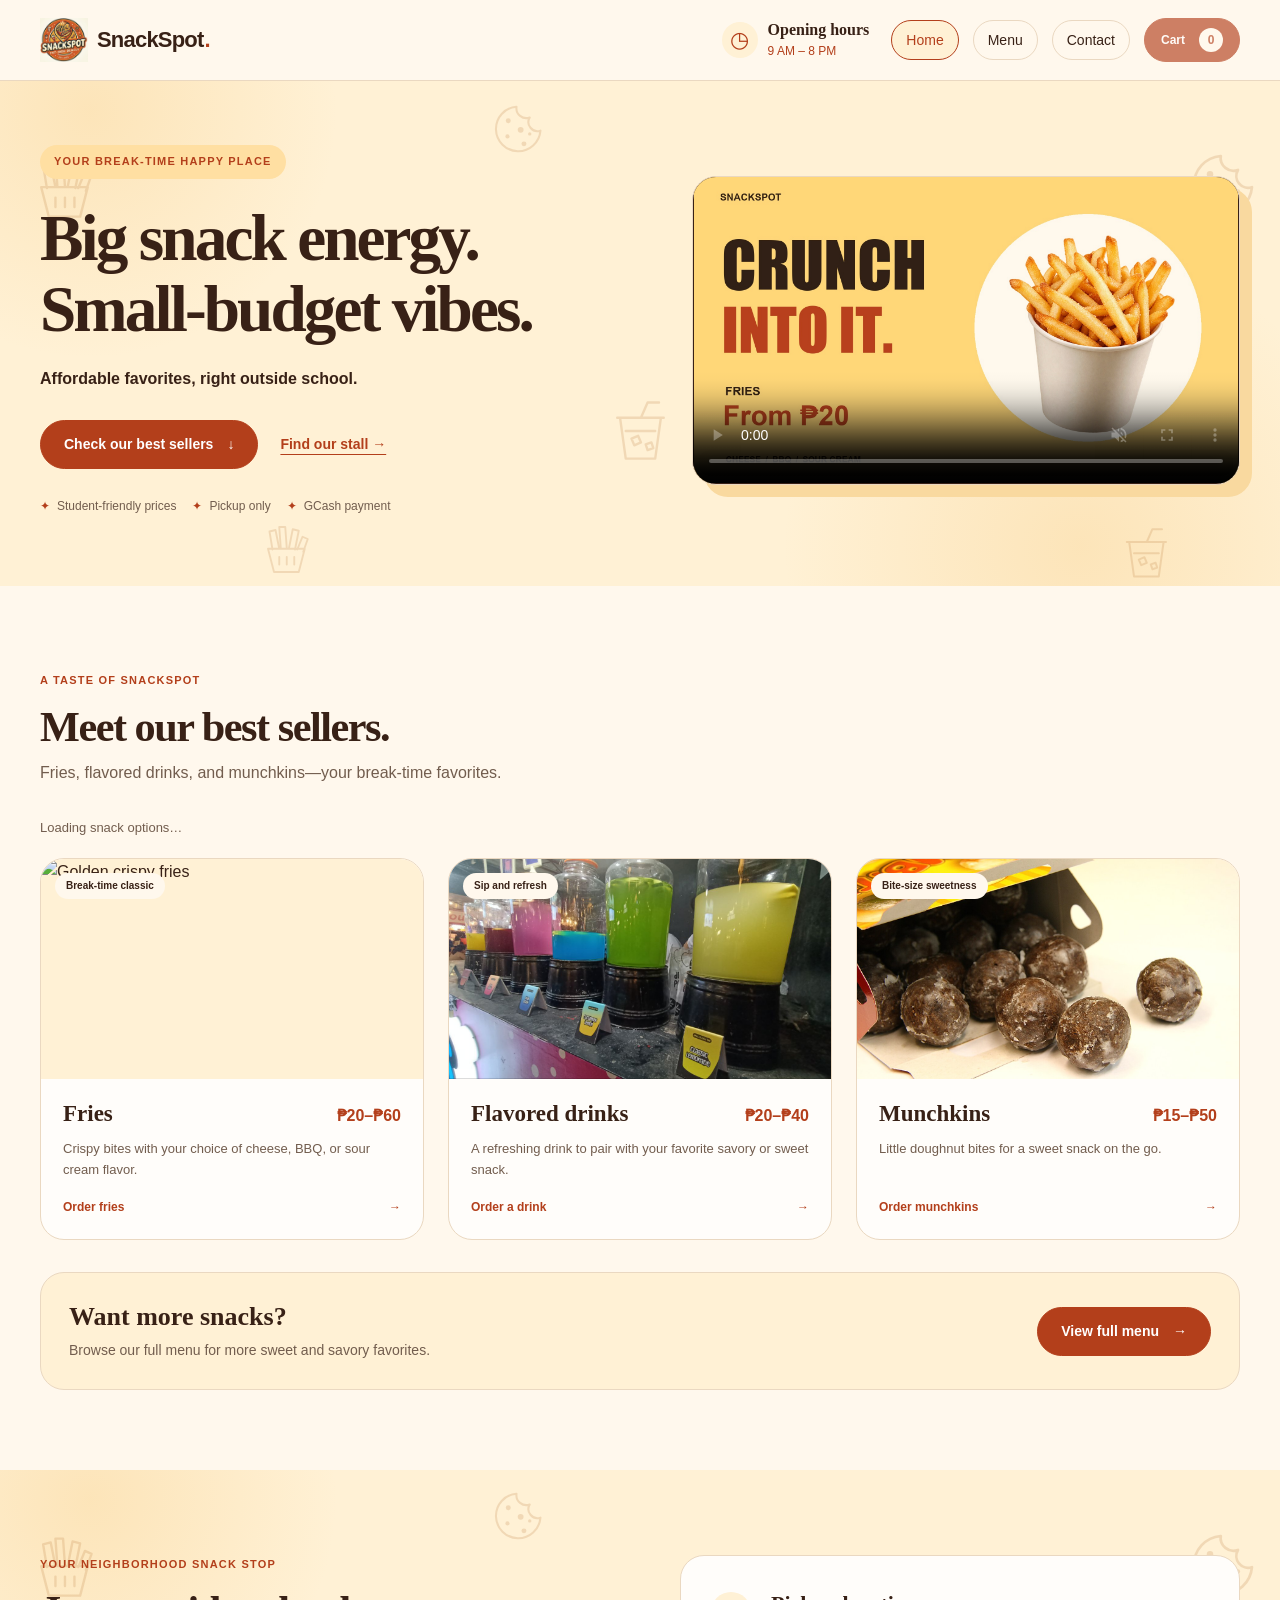
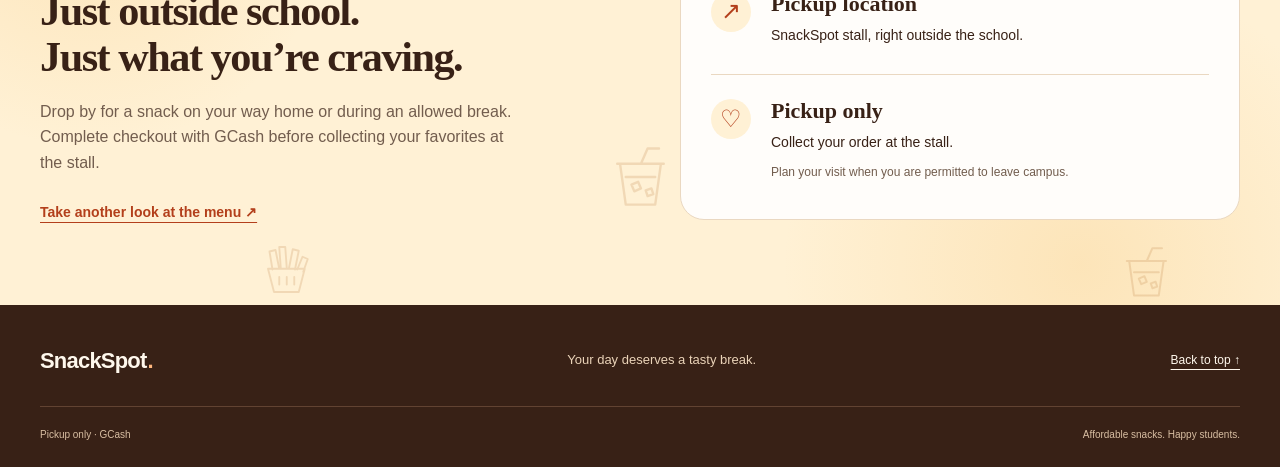
==== commit d818fa28: "added a video" ====
--- a/index.html
+++ b/index.html
@@ -51,13 +51,11 @@
           <div class="actions"><a class="button" href="#menu">Check our best sellers <span aria-hidden="true">↓</span></a><a class="text-link" href="#visit">Find our stall →</a></div>
           <div class="hero-details"><span>Student-friendly prices</span><span>Pickup only</span><span>GCash payment</span></div>
         </div>
-        <figure class="hero-image">
-          <div class="hero-collage">
-            <img class="hero-collage-fries" src="https://images.unsplash.com/photo-1573080496219-bb080dd4f877?auto=format&amp;fit=crop&amp;w=700&amp;q=80" alt="Golden fries with a savory seasoning" width="700" height="470" fetchpriority="high">
-            <img class="hero-collage-drinks" src="assets/menu/flavored-drinks.jpg" alt="Refreshing flavored drinks" width="700" height="470">
-            <img class="hero-collage-munchkins" src="assets/menu/munchkins.jpg" alt="Chocolate-glazed munchkins" width="700" height="470">
-          </div>
-          <figcaption><span class="caption-star" aria-hidden="true">✦</span><span>Your break-time<br><strong>favorites.</strong></span></figcaption>
+        <figure class="hero-image hero-video">
+          <video controls autoplay muted playsinline preload="metadata" poster="assets/video/snackspot-poster.jpg" width="1920" height="1080" aria-label="SnackSpot snack advertisement">
+            <source src="assets/video/snackspot-ad.mp4" type="video/mp4">
+            Your browser does not support this video. <a href="assets/video/snackspot-ad.mp4">Watch the SnackSpot advertisement</a>.
+          </video>
         </figure>
       </div>
     </section>
--- a/style.css
+++ b/style.css
@@ -372,11 +372,13 @@
   .contact-page { padding:32px 0 48px; }
 }
 
-.home-page .hero-collage { display:grid; grid-template-columns:1.15fr 1fr; grid-template-rows:1fr 1fr; gap:8px; width:100%; height:100%; overflow:hidden; border-radius:110px 28px 28px 28px; background:var(--cream); box-shadow:12px 12px 0 var(--butter); }
-.home-page .hero-collage img { display:block; width:100%; height:100%; min-height:0; object-fit:cover; }
-.home-page .hero-collage-fries { grid-row:1 / 3; object-position:48% center; }
-.home-page .hero-collage-drinks { object-position:65% center; }
-.home-page .hero-collage-munchkins { object-position:35% center; }
+.home-page .hero-image.hero-video { height:auto; min-width:0; margin:0; }
+.home-page .hero-video video { display:block; width:100%; height:auto; aspect-ratio:16 / 9; object-fit:contain; background:var(--ink); border:1px solid var(--line); border-radius:24px; box-shadow:12px 12px 0 var(--butter); }
+.home-page .hero-video video:focus-visible { outline:3px solid var(--orange); outline-offset:5px; }
+@media (hover:hover) and (pointer:fine) and (prefers-reduced-motion:no-preference) {
+  .home-page .hero-video video { transition:transform .3s ease,box-shadow .3s ease; transform-origin:center; }
+  .home-page .hero-video:hover video:not(:fullscreen) { transform:scale(1.04); box-shadow:16px 16px 0 var(--butter); }
+}
 
 @media (max-width:760px) {
   .home-page .nav { display:grid; grid-template-columns:repeat(4,minmax(0,1fr)); gap:8px 10px; padding:10px 0; }
@@ -398,10 +400,7 @@
   .home-page .actions .button { padding:11px 16px; font-size:12px; }
   .home-page .actions .text-link { font-size:12px; }
   .home-page .hero-details { margin-top:18px; gap:8px 12px; font-size:10px; }
-  .home-page .hero-image { height:260px; margin:0 6px; }
-  .home-page .hero-collage { gap:6px; border-radius:72px 22px 22px 22px; box-shadow:8px 8px 0 var(--butter); }
-  .home-page .hero-image figcaption { left:-6px; bottom:14px; gap:10px; padding:10px 14px; font-size:12px; }
-  .home-page .caption-star { font-size:28px; }
+  .home-page .hero-video video { border-radius:18px; box-shadow:6px 6px 0 var(--butter); }
 }
 
 
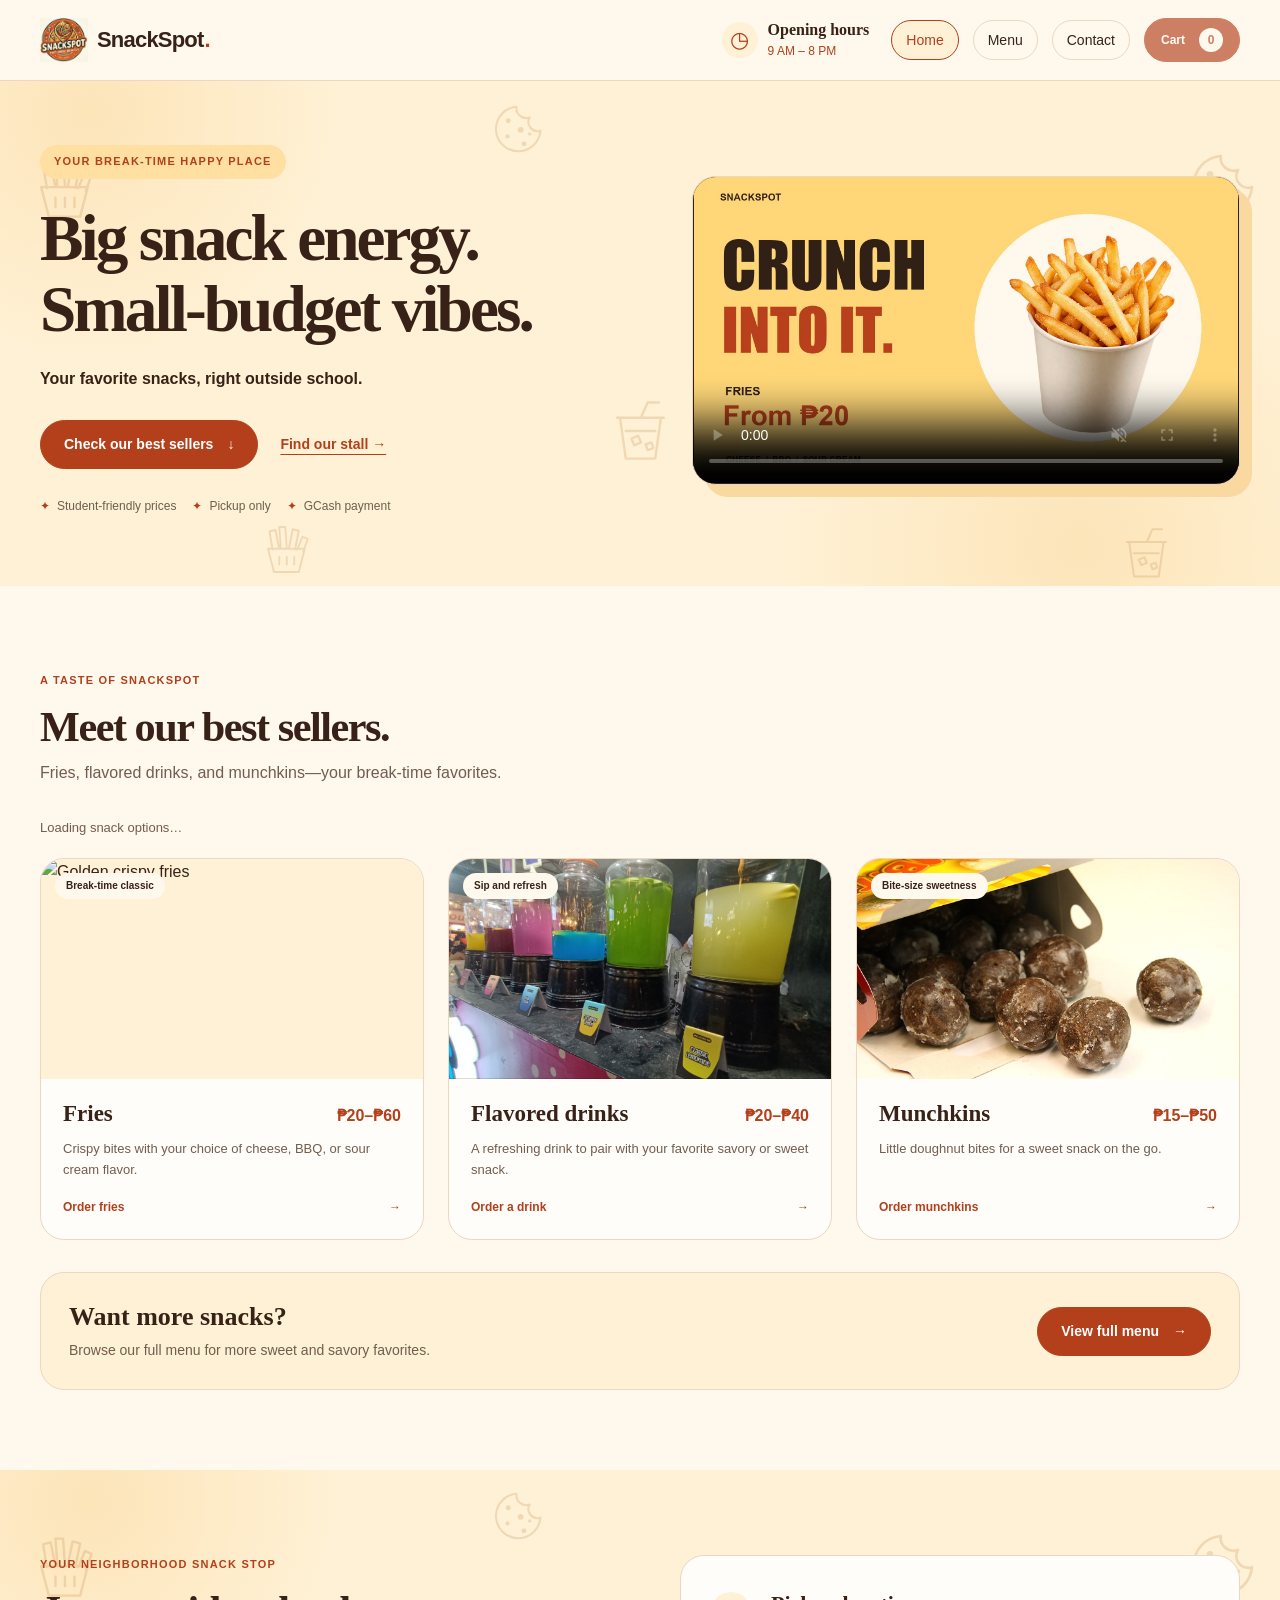
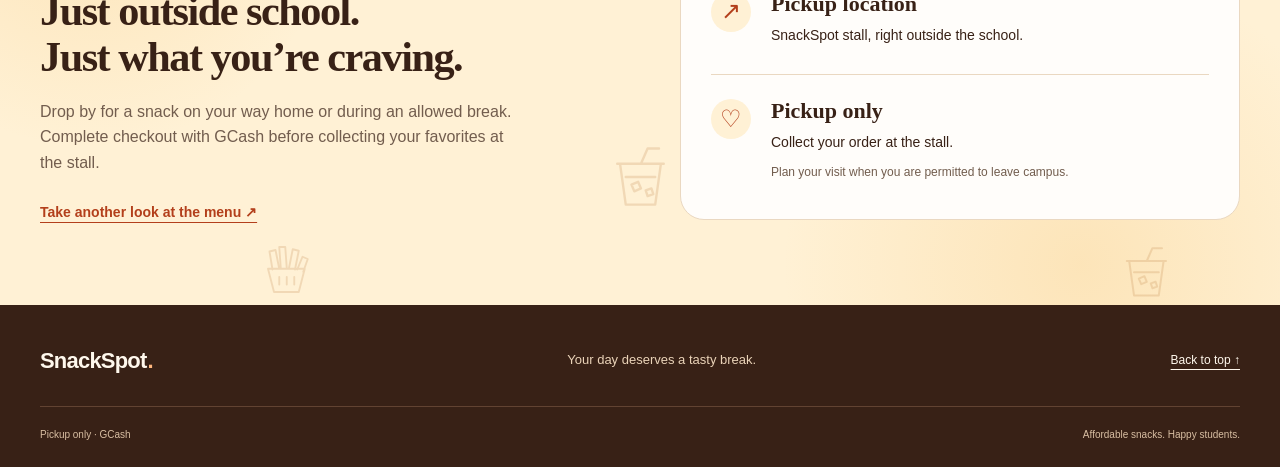
==== commit 254de9e2: "Add Menu Page" ====
--- a/index.html
+++ b/index.html
@@ -47,7 +47,7 @@
         <div class="hero-copy">
           <span class="eyebrow pill">Your break-time happy place</span>
           <h1 id="hero-heading">Big snack energy.<br>Small-budget vibes.</h1>
-          <p>Affordable favorites, right outside school.</p>
+          <p>Your favorite snacks, right outside school.</p>
           <div class="actions"><a class="button" href="#menu">Check our best sellers <span aria-hidden="true">↓</span></a><a class="text-link" href="#visit">Find our stall →</a></div>
           <div class="hero-details"><span>Student-friendly prices</span><span>Pickup only</span><span>GCash payment</span></div>
         </div>
--- a/style.css
+++ b/style.css
@@ -26,6 +26,16 @@
 .brand { display:inline-flex; align-items:center; gap:9px; text-decoration:none; font-size:22px; font-weight:800; letter-spacing:-.8px; white-space:nowrap; }
 .brand img { width:48px; height:48px; object-fit:contain; }
 .brand-dot { color:var(--orange); margin-left:-8px; }
+
+.site-header .brand { position:relative; transition:color .25s ease; }
+.site-header .brand::after { content:""; position:absolute; left:0; right:0; bottom:-5px; height:2px; border-radius:2px; background:var(--orange); transform:scaleX(0); transform-origin:left; transition:transform .3s ease; }
+.site-header .brand:is(:hover,:focus-visible) { color:var(--orange); }
+.site-header .brand:is(:hover,:focus-visible)::after { transform:scaleX(1); }
+@media (hover:hover) and (pointer:fine) and (prefers-reduced-motion:no-preference) {
+  .site-header .brand img { transition:transform .35s cubic-bezier(.34,1.56,.64,1); }
+  .site-header .brand:is(:hover,:focus-visible) img { transform:translateY(-2px) rotate(-9deg); }
+}
+
 .nav-links { display:flex; align-items:center; gap:14px; font-size:14px; }
 .nav-hours { display:flex; align-items:center; gap:10px; margin-right:8px; white-space:nowrap; }
 .nav-hours .info-icon { flex-basis:36px; width:36px; height:36px; font-size:22px; }
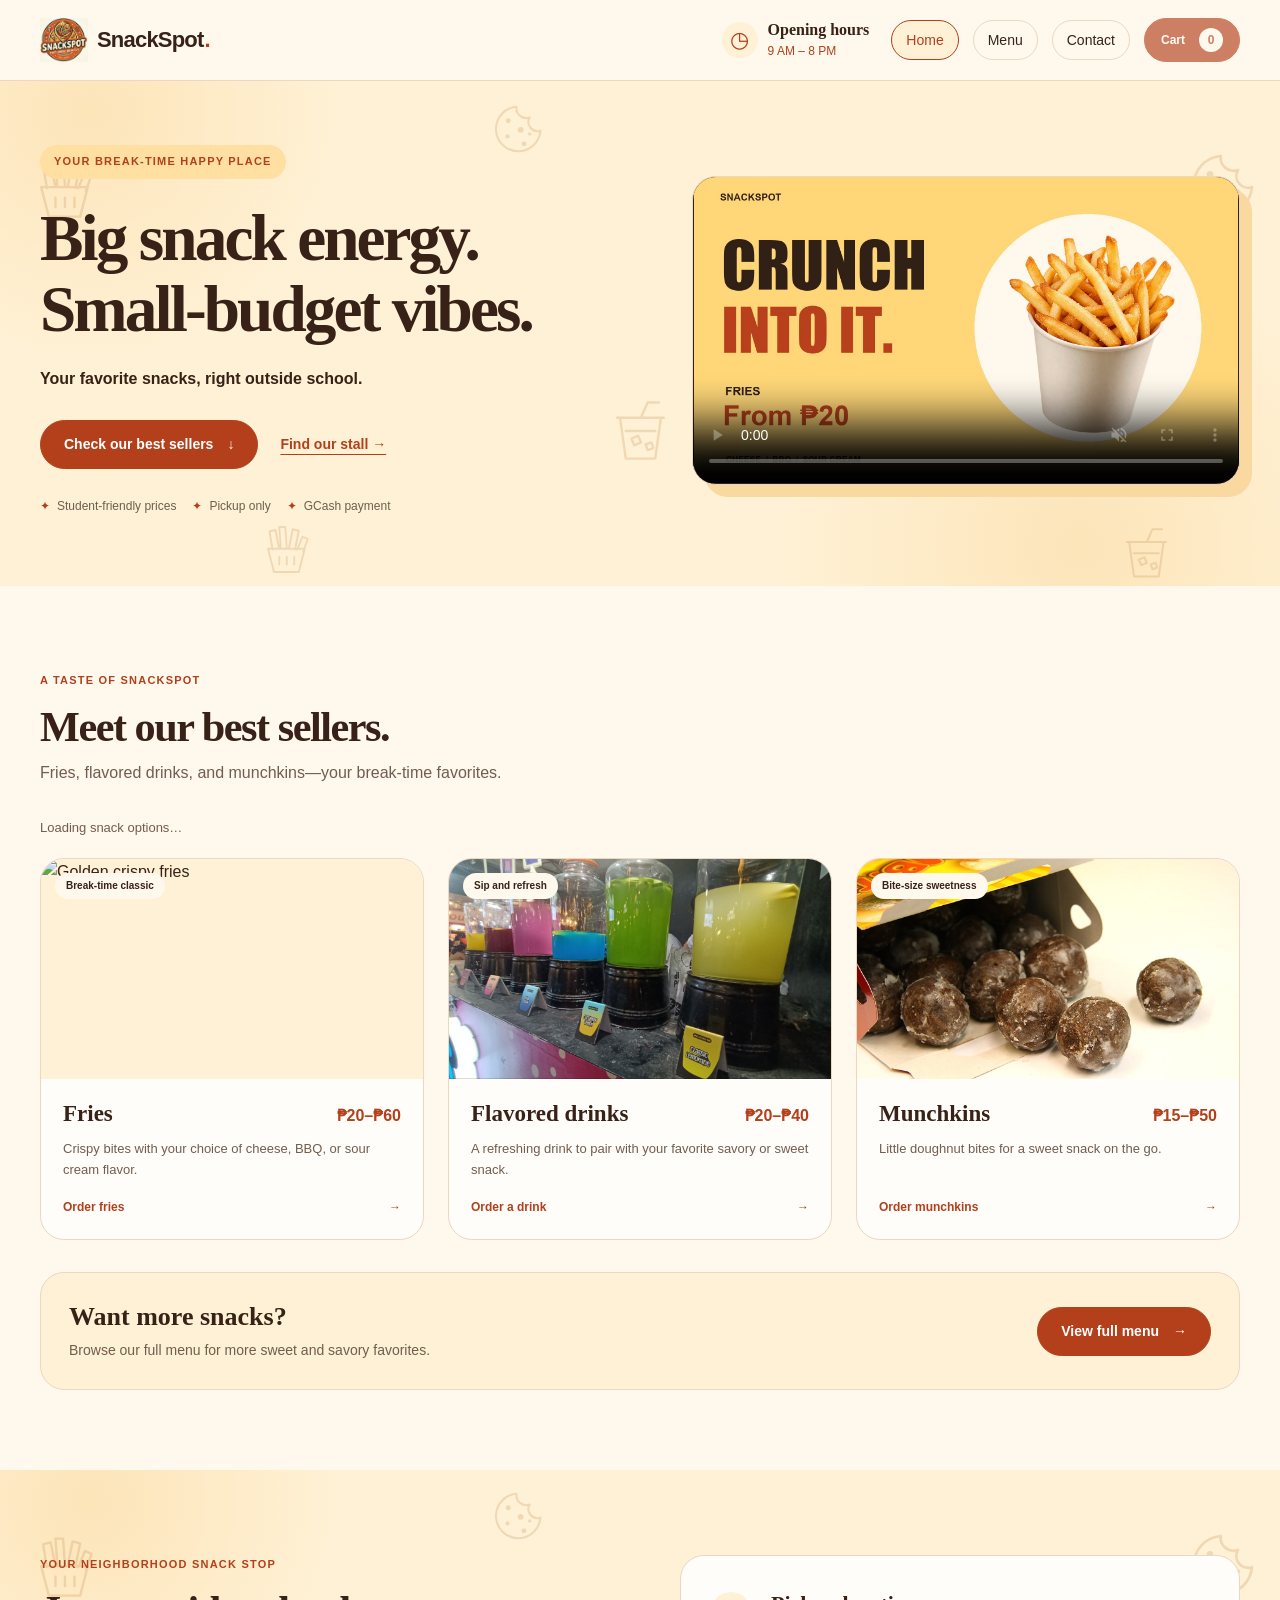
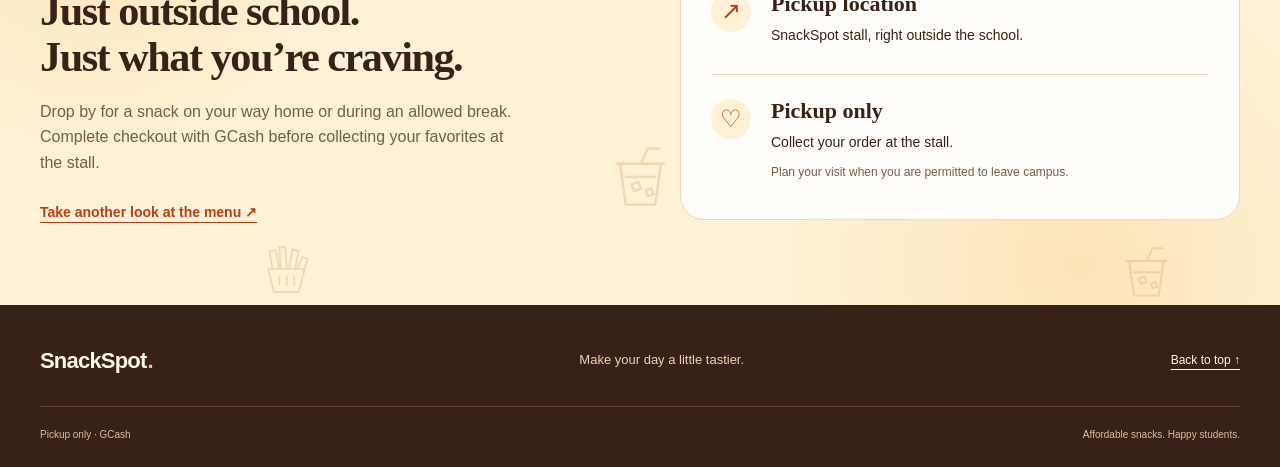
==== commit 91b1c37c: "added functional cart option" ====
--- a/index.html
+++ b/index.html
@@ -123,7 +123,7 @@
     </section>
 
   </main>
-  <footer class="site-footer"><div class="wrap footer-top"><a class="brand" href="#home">SnackSpot<span class="brand-dot">.</span></a><span>Your day deserves a tasty break.</span><a href="#home">Back to top ↑</a></div><div class="wrap footer-bottom"><span>Pickup only · GCash  </span><span>Affordable snacks. Happy students.</span></div></footer>
+  <footer class="site-footer"><div class="wrap footer-top"><a class="brand" href="#home">SnackSpot<span class="brand-dot">.</span></a><span>Make your day a little tastier.</span><a href="#home">Back to top ↑</a></div><div class="wrap footer-bottom"><span>Pickup only · GCash  </span><span>Affordable snacks. Happy students.</span></div></footer>
  
   <dialog class="product-dialog" id="product-dialog" aria-labelledby="product-title" aria-describedby="product-description">
     <button class="product-close" id="product-close" type="button" aria-label="Close food details">×</button>
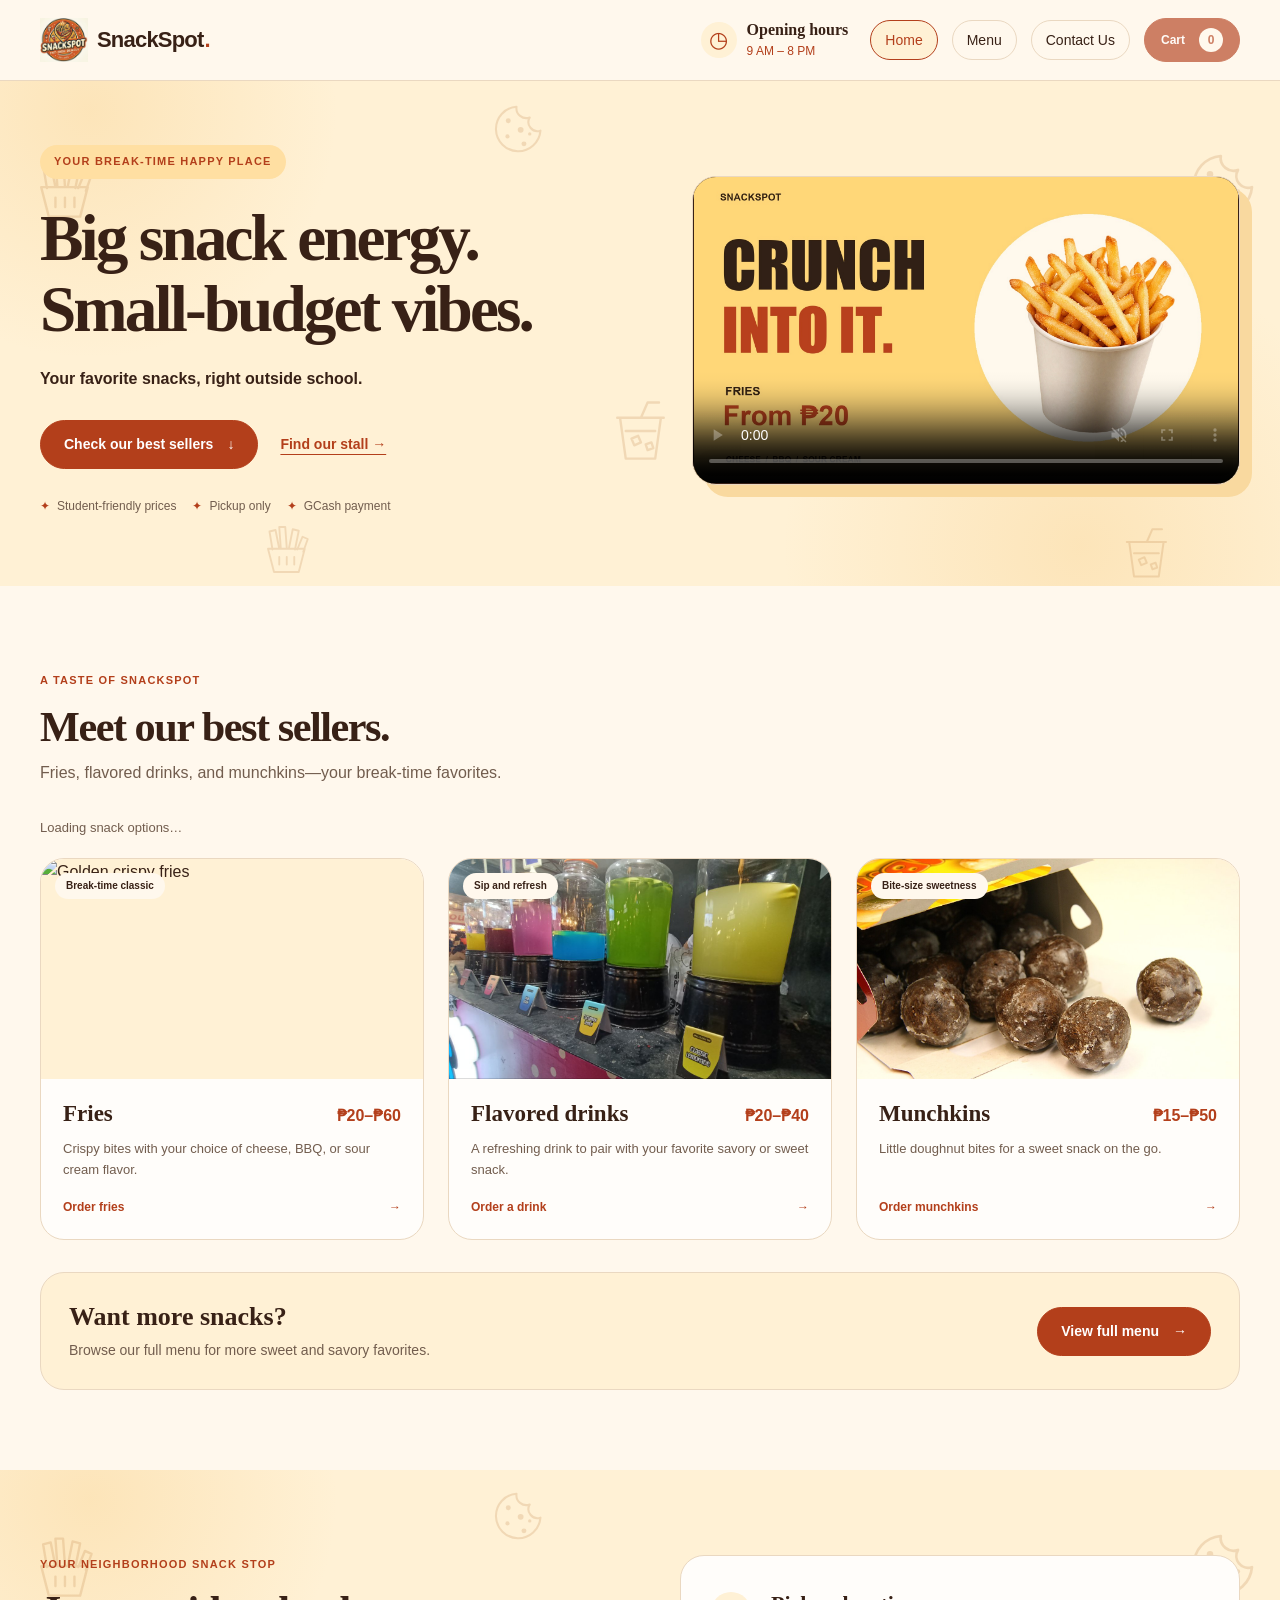
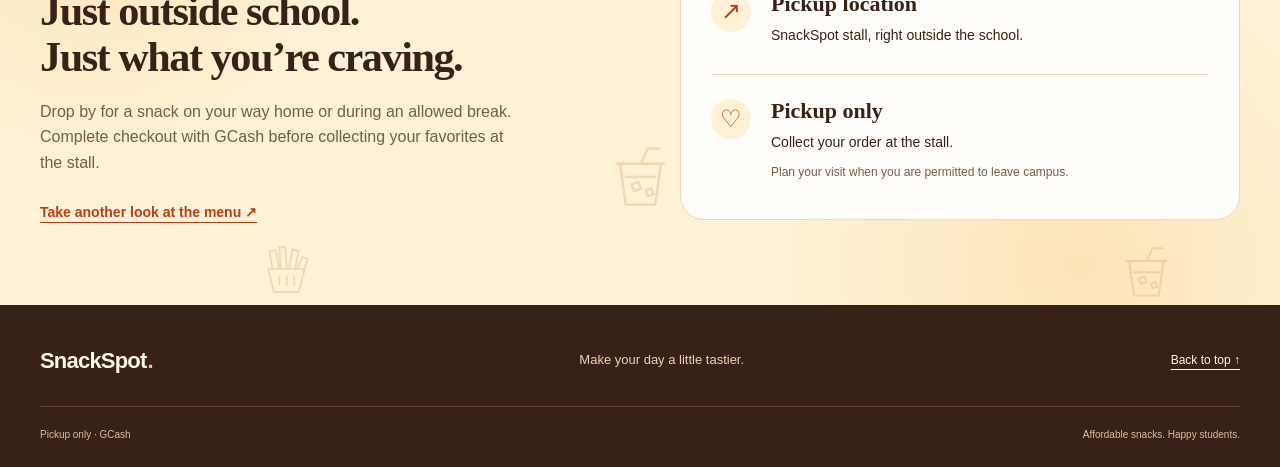
==== commit b55afa36: "Improved the contact page" ====
--- a/index.html
+++ b/index.html
@@ -16,7 +16,7 @@
   <header class="site-header">
     <nav class="wrap nav" aria-label="Main navigation">
       <a class="brand" href="#home" aria-label="SnackSpot home"><img src="assets/snackspot-logo.png" alt="" width="48" height="48">SnackSpot<span class="brand-dot">.</span></a>
-      <div class="nav-links"><div class="nav-hours"><span class="info-icon" aria-hidden="true">◷</span><div><span class="nav-hours-title">Opening hours</span><span class="nav-hours-time"><time datetime="09:00">9 AM</time> – <time datetime="20:00">8 PM</time></span></div></div><a href="#home" aria-current="page">Home</a><a href="menu.html">Menu</a><a href="contact.html">Contact</a><button class="button small cart-open" type="button" disabled aria-haspopup="dialog" aria-controls="cart-dialog">Cart <span class="cart-count" aria-label="0 items">0</span></button></div>
+      <div class="nav-links"><div class="nav-hours"><span class="info-icon" aria-hidden="true">◷</span><div><span class="nav-hours-title">Opening hours</span><span class="nav-hours-time"><time datetime="09:00">9 AM</time> – <time datetime="20:00">8 PM</time></span></div></div><a href="#home" aria-current="page">Home</a><a href="menu.html">Menu</a><a href="contact.html">Contact Us</a><button class="button small cart-open" type="button" disabled aria-haspopup="dialog" aria-controls="cart-dialog">Cart <span class="cart-count" aria-label="0 items">0</span></button></div>
     </nav>
   </header>
   <main id="main">
--- a/style.css
+++ b/style.css
@@ -99,9 +99,10 @@
 .concern-copy p { max-width:340px; margin-bottom:0; color:var(--muted); }
 .concern-form { min-width:0; display:flex; flex-direction:column; align-items:stretch; gap:12px; }
 .concern-form label { font-size:14px; font-weight:700; }
-.concern-form textarea { display:block; width:100%; min-width:0; max-width:100%; min-height:160px; padding:16px; border:1px solid var(--line); border-radius:16px; background:var(--cream); color:var(--ink); font:inherit; font-size:16px; line-height:1.6; resize:vertical; }
-.concern-form textarea::placeholder { color:var(--muted); opacity:1; }
-.concern-form textarea:focus-visible { border-color:var(--orange); outline:2px solid var(--orange); outline-offset:3px; }
+.concern-form :is(input,textarea) { display:block; width:100%; min-width:0; max-width:100%; padding:13px 16px; border:1px solid var(--line); border-radius:14px; background:var(--cream); color:var(--ink); font:inherit; font-size:16px; line-height:1.6; }
+.concern-form textarea { min-height:160px; resize:vertical; }
+.concern-form :is(input,textarea)::placeholder { color:var(--muted); opacity:1; }
+.concern-form :is(input,textarea):focus-visible { border-color:var(--orange); outline:2px solid var(--orange); outline-offset:3px; }
 .concern-form .button { align-self:flex-start; margin-top:4px; font-family:inherit; cursor:pointer; }
 .concern-form .button:focus-visible { outline:3px solid var(--orange); outline-offset:4px; }
 .concern-response { margin:0; color:var(--orange); font-size:14px; }
@@ -378,6 +379,27 @@
 .contact-page h1 { margin:12px 0 18px; font-size:clamp(36px,4vw,48px); letter-spacing:-.035em; }
 .contact-loading { margin:0; color:var(--muted); font-size:13px; }
 .contact-loading[hidden] { display:none; }
+.contact-page .concern-section { gap:clamp(28px,5vw,64px); }
+.contact-page .concern-copy > p { max-width:380px; font-size:16px; }
+.contact-details { display:grid; gap:22px; margin:32px 0; padding:26px 0; border-top:1px solid var(--line); border-bottom:1px solid var(--line); }
+.contact-details dt { font-size:14px; font-weight:750; }
+.contact-details dd { margin:5px 0 0; color:var(--muted); font-size:14px; }
+.contact-form-intro h2 { margin:0 0 8px; font-size:28px; }
+.contact-form-intro p { margin:0 0 8px; color:var(--muted); font-size:13px; }
+.contact-required-word { position:absolute; width:1px; height:1px; padding:0; overflow:hidden; clip-path:inset(50%); white-space:nowrap; }
+.contact-field-grid { display:grid; grid-template-columns:repeat(2,minmax(0,1fr)); gap:16px; }
+.contact-field { min-width:0; display:flex; flex-direction:column; gap:8px; }
+.contact-required { color:var(--orange); }
+.contact-optional { color:var(--muted); font-size:12px; font-weight:400; }
+.contact-field-hint { margin:0; color:var(--muted); font-size:12px; }
+.contact-preview-note { margin:4px 0 0; padding:12px 16px; border-radius:12px; background:var(--pale); color:var(--muted); font-size:12px; }
+.contact-page .concern-form { gap:20px; }
+@media (max-width:1000px) and (min-width:761px), (max-width:540px) {
+  .contact-field-grid { grid-template-columns:minmax(0,1fr); }
+}
+@media (max-width:540px) {
+  .contact-page .concern-form .button { width:100%; }
+}
 @media (max-width:760px) {
   .contact-page { padding:32px 0 48px; }
 }
